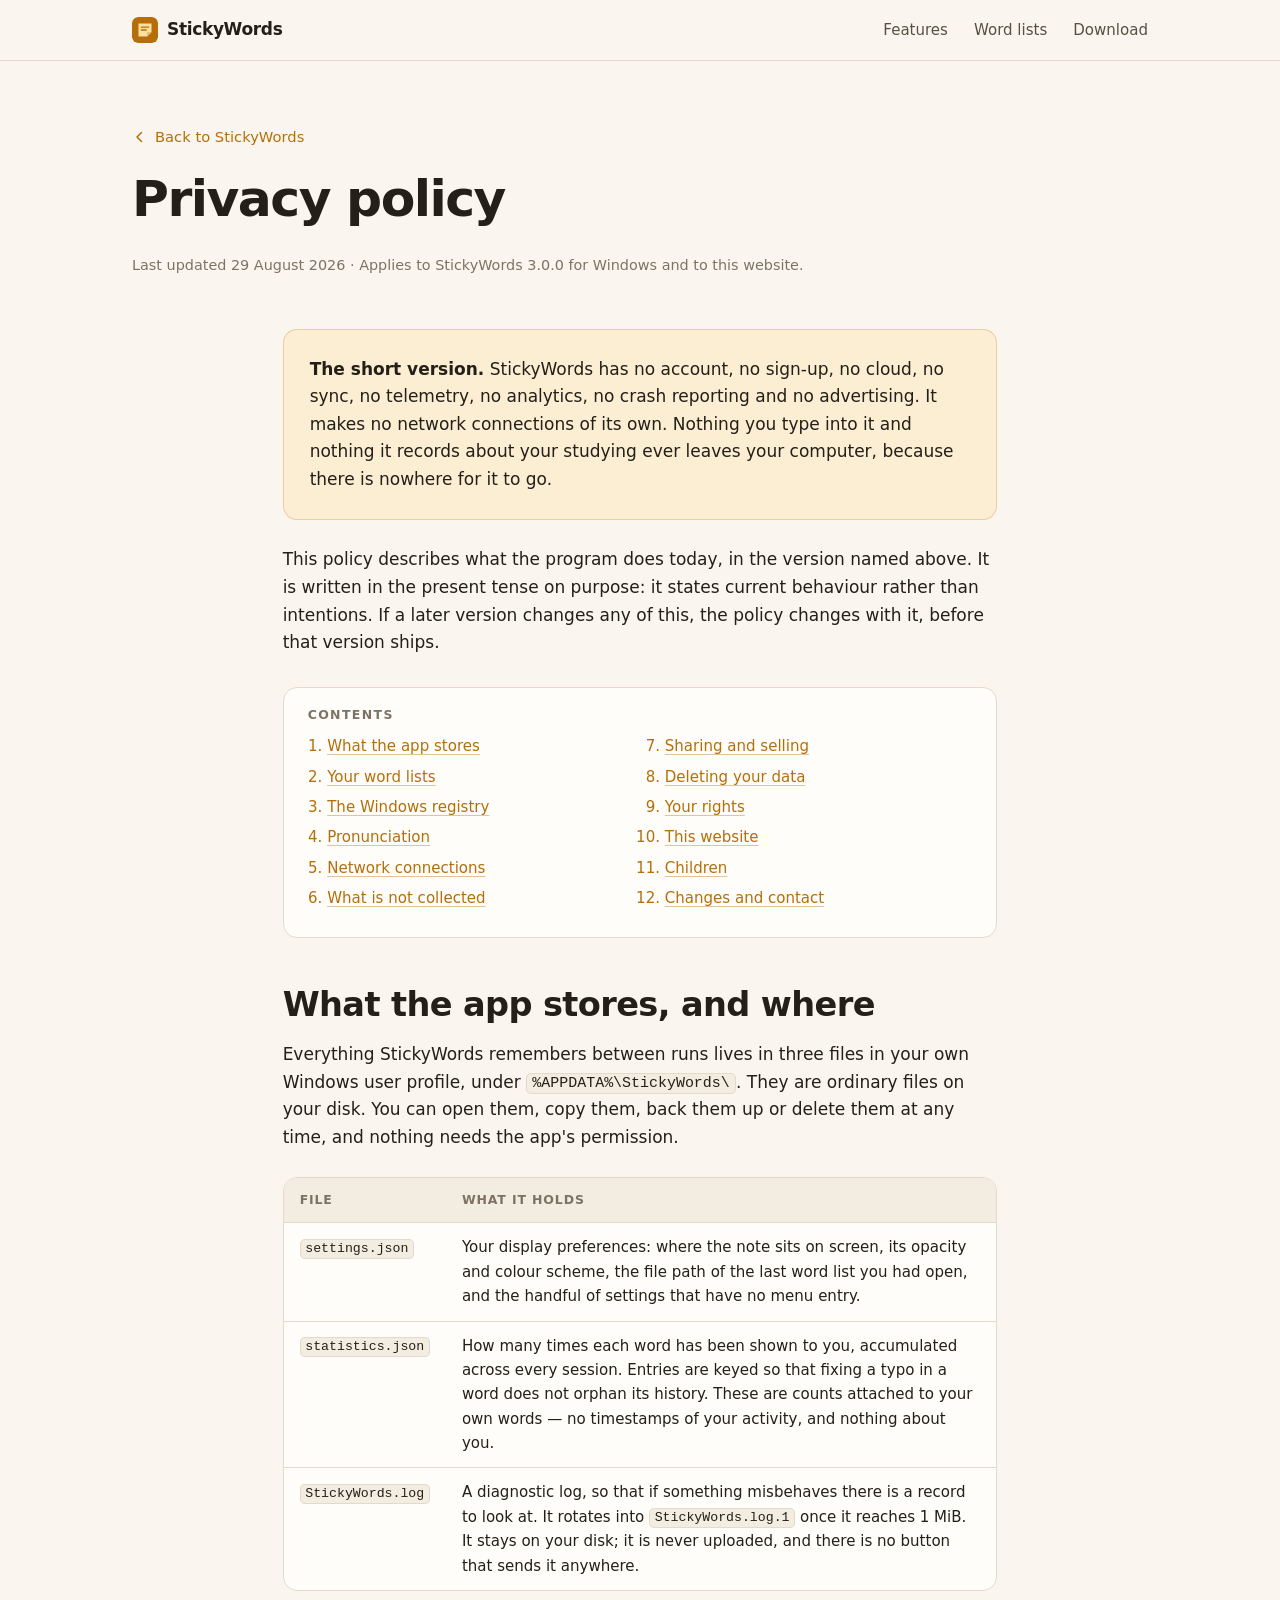
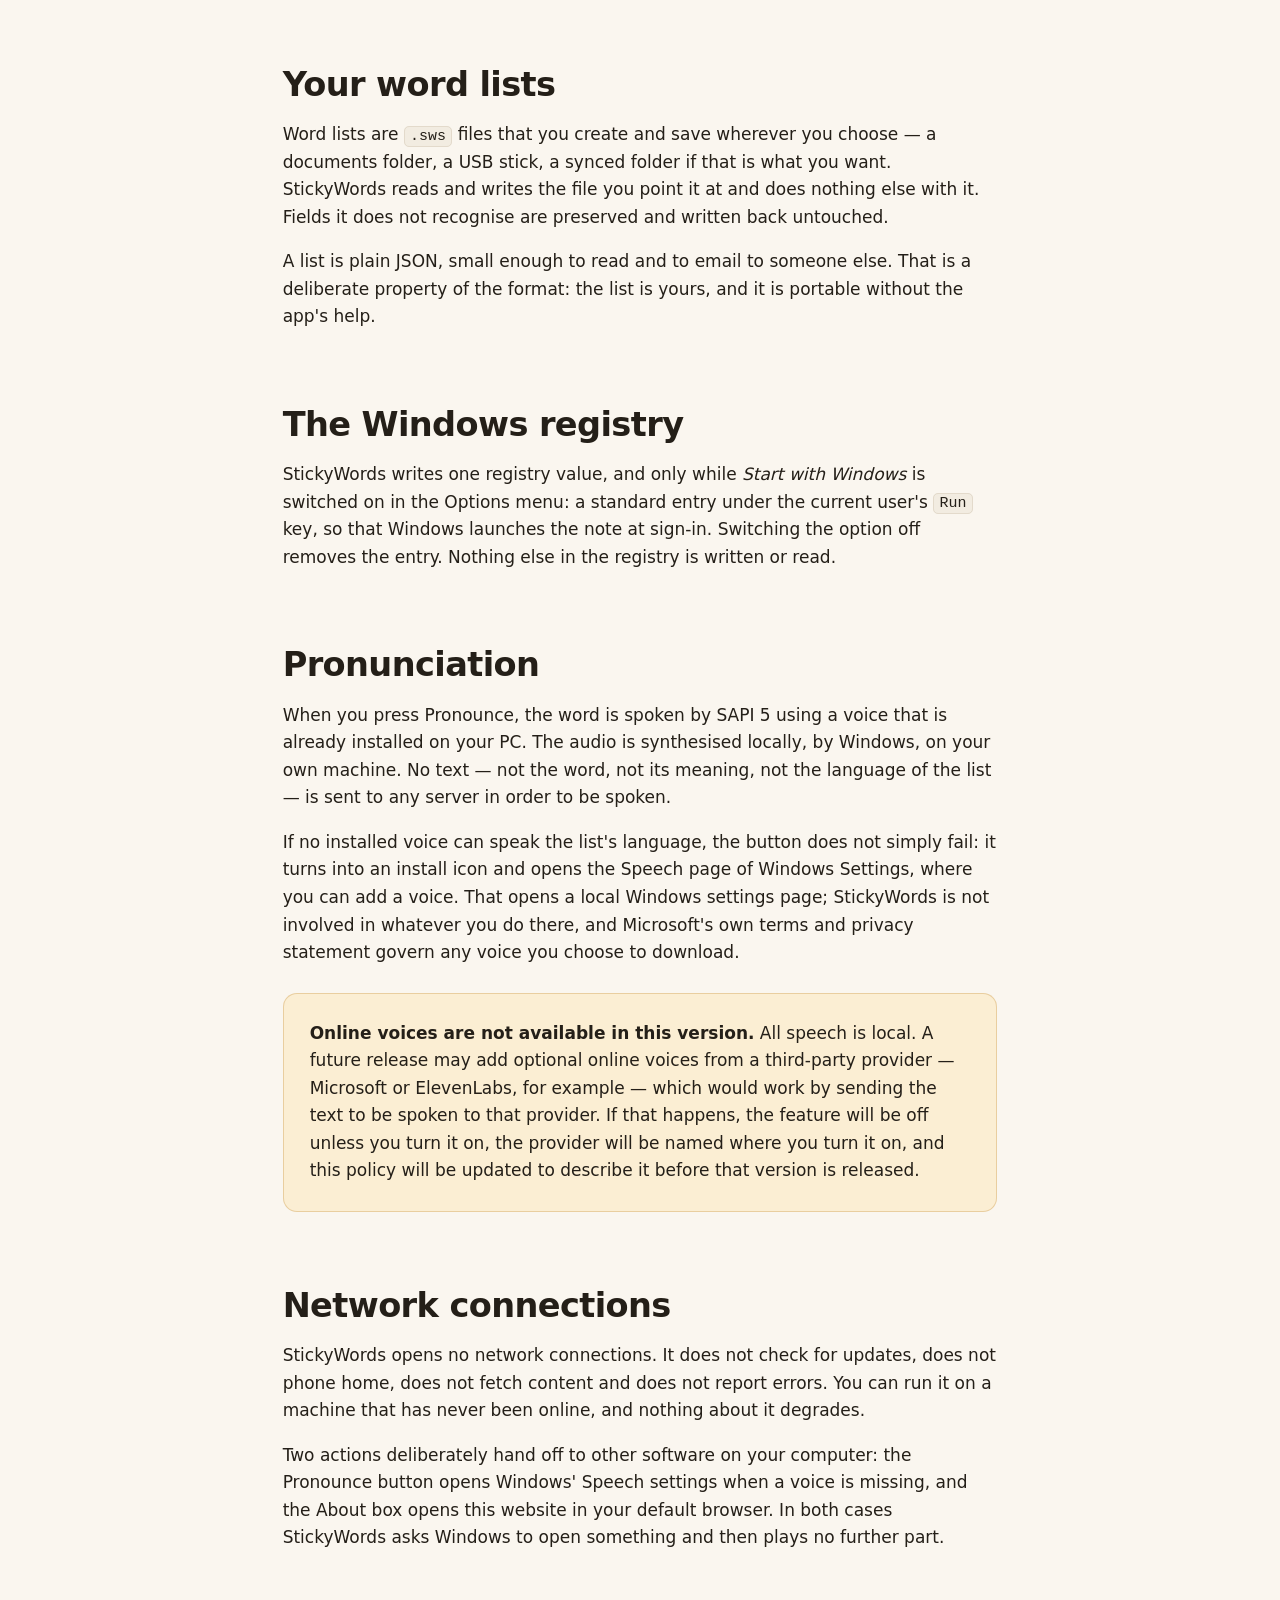
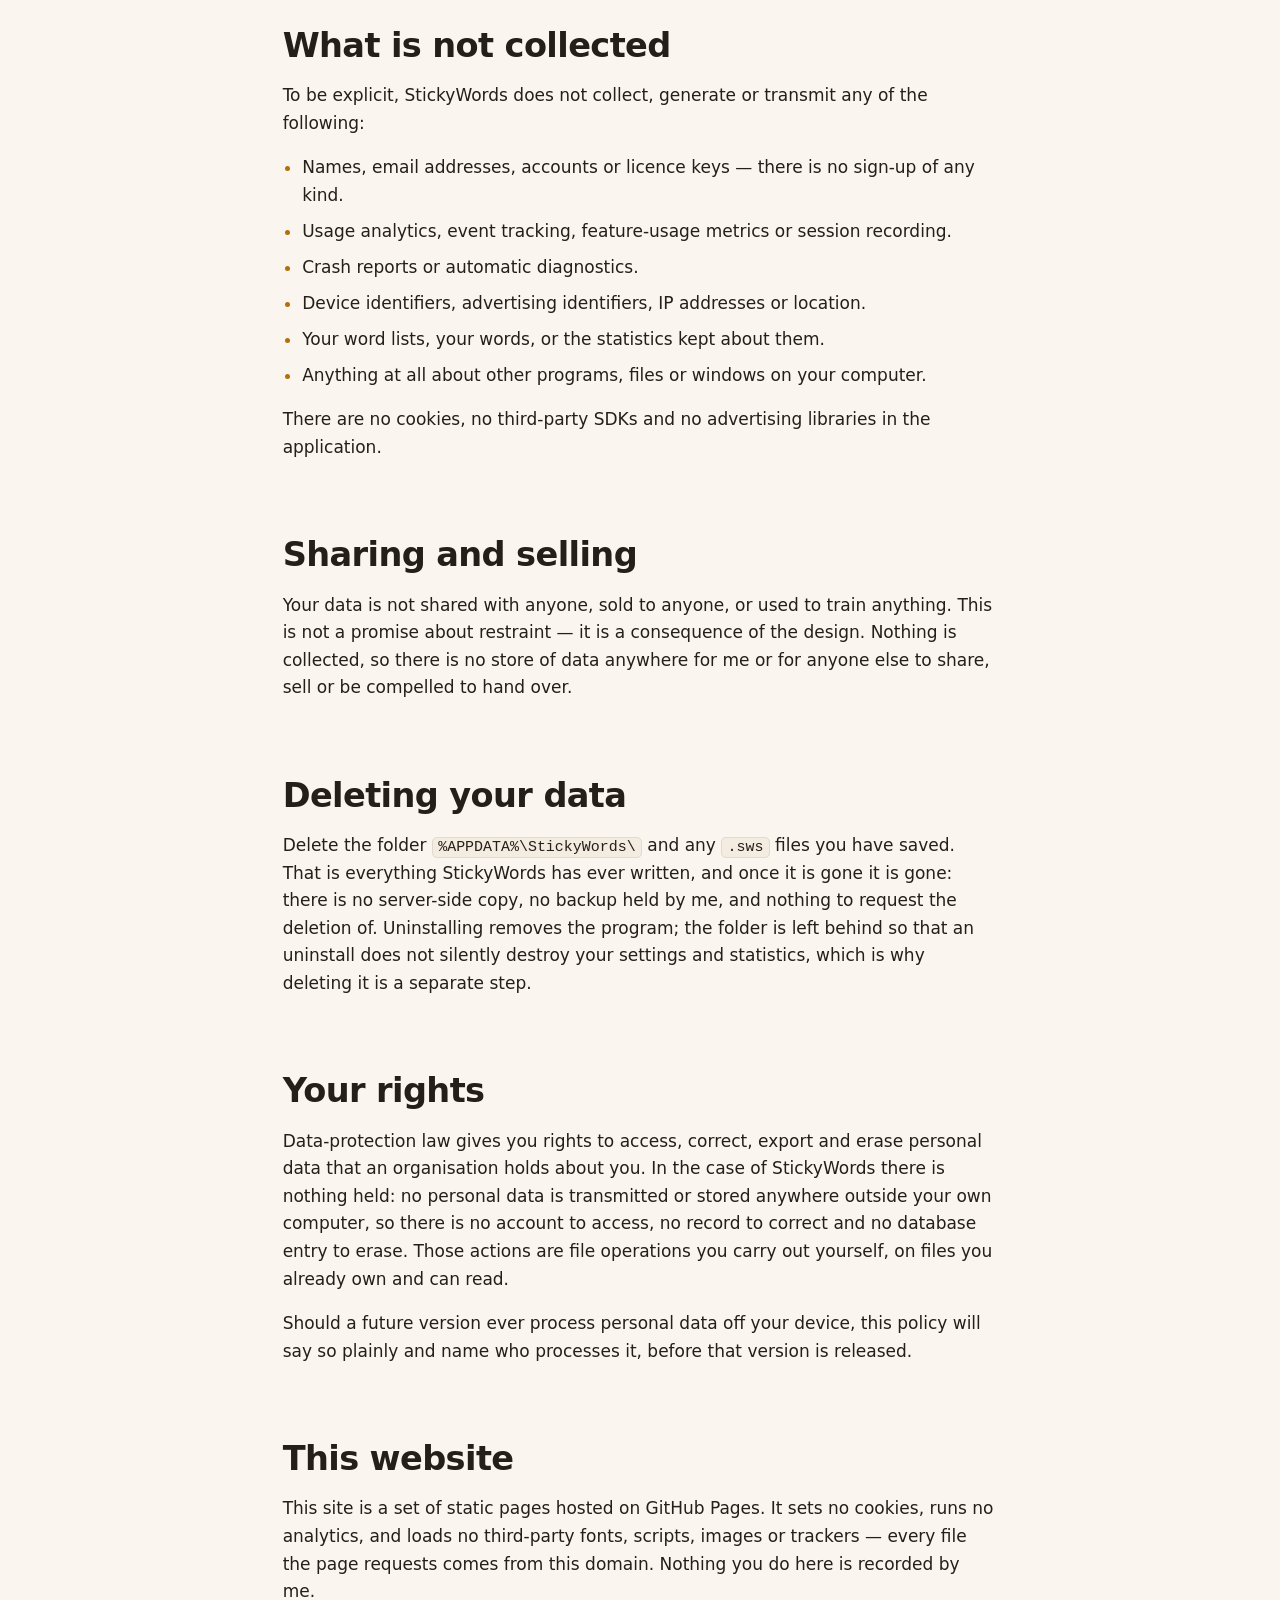
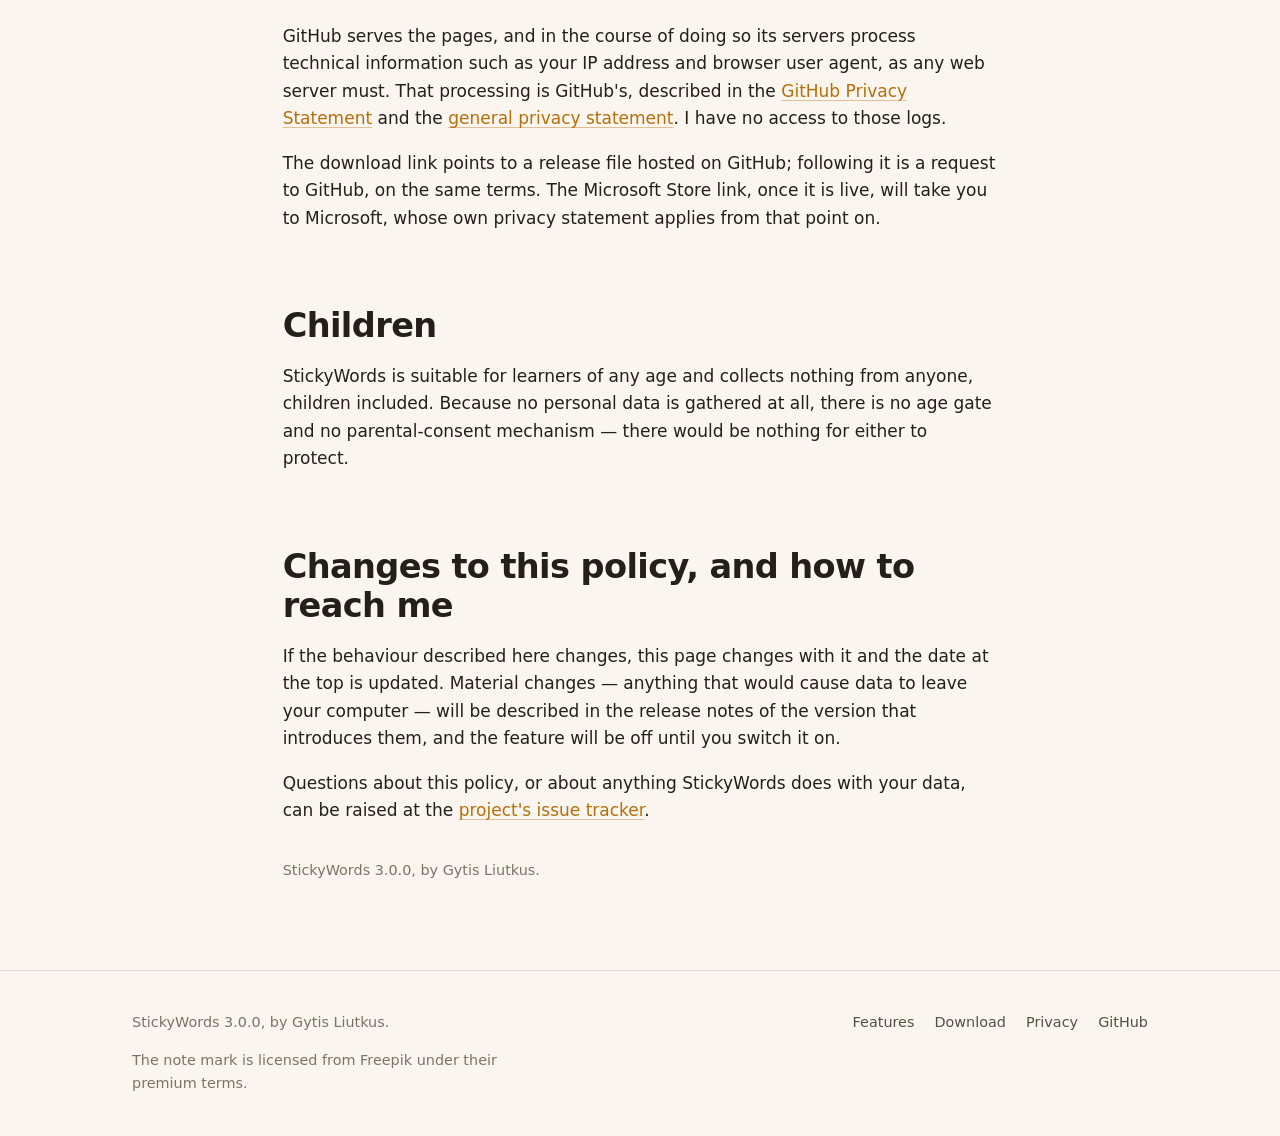
==== privacy/index.html @ f476f910 "Add the StickyWords 3 website and privacy policy A static GitHub Pages site for StickyWords 3, built" ====
<!doctype html>
<html lang="en">
<head>
<meta charset="utf-8">
<meta name="viewport" content="width=device-width, initial-scale=1">
<title>Privacy policy — StickyWords 3</title>
<meta name="description" content="What StickyWords 3 stores, where it stores it, and why none of it leaves your computer.">
<link rel="icon" href="../assets/img/favicon.svg" type="image/svg+xml">
<link rel="stylesheet" href="../assets/css/site.css">
<meta name="theme-color" content="#faf6ef" media="(prefers-color-scheme: light)">
<meta name="theme-color" content="#14120e" media="(prefers-color-scheme: dark)">
<meta property="og:type" content="article">
<meta property="og:title" content="Privacy policy — StickyWords 3">
<meta property="og:description" content="What StickyWords 3 stores, where it stores it, and why none of it leaves your computer.">
<meta property="og:url" content="https://stickywords.firstpush.dev/privacy/">
</head>
<body>

<svg xmlns="http://www.w3.org/2000/svg" style="display:none" aria-hidden="true">
  <symbol id="i-arrow-left" viewBox="0 0 16 16" fill="none" stroke="currentColor" stroke-width="1.5" stroke-linecap="round" stroke-linejoin="round"><path d="M9.5 3.5 5 8l4.5 4.5"/></symbol>
</svg>

<header class="site-head">
  <div class="wrap">
    <a class="brand" href="../">
      <img class="mark" src="../assets/img/favicon.svg" alt="" width="26" height="26">
      StickyWords
    </a>
    <nav class="site-nav">
      <a class="opt-sm" href="../#features">Features</a>
      <a class="opt" href="../#lists">Word lists</a>
      <a href="../#download">Download</a>
    </nav>
  </div>
</header>

<main>
  <div class="wrap page-head">
    <a class="back-link" href="../">
      <svg width="16" height="16" aria-hidden="true"><use href="#i-arrow-left"/></svg>
      Back to StickyWords
    </a>
    <h1>Privacy policy</h1>
    <p class="updated">Last updated 29 August 2026 · Applies to StickyWords 3.0.0 for Windows
      and to this website.</p>
  </div>

  <section style="padding-top:26px">
    <div class="wrap prose">

      <div class="callout">
        <p><strong>The short version.</strong> StickyWords has no account, no sign-up, no cloud,
          no sync, no telemetry, no analytics, no crash reporting and no advertising. It makes no
          network connections of its own. Nothing you type into it and nothing it records about
          your studying ever leaves your computer, because there is nowhere for it to go.</p>
      </div>

      <p>This policy describes what the program does today, in the version named above. It is
        written in the present tense on purpose: it states current behaviour rather than
        intentions. If a later version changes any of this, the policy changes with it, before
        that version ships.</p>

      <nav class="toc" aria-label="Contents">
        <h2>Contents</h2>
        <ol>
          <li><a href="#stores">What the app stores</a></li>
          <li><a href="#lists">Your word lists</a></li>
          <li><a href="#registry">The Windows registry</a></li>
          <li><a href="#speech">Pronunciation</a></li>
          <li><a href="#network">Network connections</a></li>
          <li><a href="#not-collected">What is not collected</a></li>
          <li><a href="#sharing">Sharing and selling</a></li>
          <li><a href="#deleting">Deleting your data</a></li>
          <li><a href="#rights">Your rights</a></li>
          <li><a href="#website">This website</a></li>
          <li><a href="#children">Children</a></li>
          <li><a href="#changes">Changes and contact</a></li>
        </ol>
      </nav>

      <h2 id="stores">What the app stores, and where</h2>
      <p>Everything StickyWords remembers between runs lives in three files in your own Windows
        user profile, under <code>%APPDATA%\StickyWords\</code>. They are ordinary files on your
        disk. You can open them, copy them, back them up or delete them at any time, and nothing
        needs the app's permission.</p>

      <div class="scroll">
        <table>
          <thead><tr><th>File</th><th>What it holds</th></tr></thead>
          <tbody>
            <tr>
              <td><code>settings.json</code></td>
              <td>Your display preferences: where the note sits on screen, its opacity and
                colour scheme, the file path of the last word list you had open, and the
                handful of settings that have no menu entry.</td>
            </tr>
            <tr>
              <td><code>statistics.json</code></td>
              <td>How many times each word has been shown to you, accumulated across every
                session. Entries are keyed so that fixing a typo in a word does not orphan its
                history. These are counts attached to your own words — no timestamps of your
                activity, and nothing about you.</td>
            </tr>
            <tr>
              <td><code>StickyWords.log</code></td>
              <td>A diagnostic log, so that if something misbehaves there is a record to look
                at. It rotates into <code>StickyWords.log.1</code> once it reaches 1 MiB. It
                stays on your disk; it is never uploaded, and there is no button that sends it
                anywhere.</td>
            </tr>
          </tbody>
        </table>
      </div>

      <h2 id="lists">Your word lists</h2>
      <p>Word lists are <code>.sws</code> files that you create and save wherever you choose —
        a documents folder, a USB stick, a synced folder if that is what you want. StickyWords
        reads and writes the file you point it at and does nothing else with it. Fields it does
        not recognise are preserved and written back untouched.</p>
      <p>A list is plain JSON, small enough to read and to email to someone else. That is a
        deliberate property of the format: the list is yours, and it is portable without the
        app's help.</p>

      <h2 id="registry">The Windows registry</h2>
      <p>StickyWords writes one registry value, and only while <em>Start with Windows</em> is
        switched on in the Options menu: a standard entry under the current user's
        <code>Run</code> key, so that Windows launches the note at sign-in. Switching the option
        off removes the entry. Nothing else in the registry is written or read.</p>

      <h2 id="speech">Pronunciation</h2>
      <p>When you press Pronounce, the word is spoken by SAPI 5 using a voice that is already
        installed on your PC. The audio is synthesised locally, by Windows, on your own machine.
        No text — not the word, not its meaning, not the language of the list — is sent to any
        server in order to be spoken.</p>
      <p>If no installed voice can speak the list's language, the button does not simply fail:
        it turns into an install icon and opens the Speech page of Windows Settings, where you
        can add a voice. That opens a local Windows settings page; StickyWords is not involved
        in whatever you do there, and Microsoft's own terms and privacy statement govern any
        voice you choose to download.</p>
      <div class="callout">
        <p><strong>Online voices are not available in this version.</strong> All speech is
          local. A future release may add optional online voices from a third-party provider —
          Microsoft or ElevenLabs, for example — which would work by sending the text to be
          spoken to that provider. If that happens, the feature will be off unless you turn it
          on, the provider will be named where you turn it on, and this policy will be updated
          to describe it before that version is released.</p>
      </div>

      <h2 id="network">Network connections</h2>
      <p>StickyWords opens no network connections. It does not check for updates, does not
        phone home, does not fetch content and does not report errors. You can run it on a
        machine that has never been online, and nothing about it degrades.</p>
      <p>Two actions deliberately hand off to other software on your computer: the Pronounce
        button opens Windows' Speech settings when a voice is missing, and the About box opens
        this website in your default browser. In both cases StickyWords asks Windows to open
        something and then plays no further part.</p>

      <h2 id="not-collected">What is not collected</h2>
      <p>To be explicit, StickyWords does not collect, generate or transmit any of the
        following:</p>
      <ul>
        <li>Names, email addresses, accounts or licence keys — there is no sign-up of any kind.</li>
        <li>Usage analytics, event tracking, feature-usage metrics or session recording.</li>
        <li>Crash reports or automatic diagnostics.</li>
        <li>Device identifiers, advertising identifiers, IP addresses or location.</li>
        <li>Your word lists, your words, or the statistics kept about them.</li>
        <li>Anything at all about other programs, files or windows on your computer.</li>
      </ul>
      <p>There are no cookies, no third-party SDKs and no advertising libraries in the
        application.</p>

      <h2 id="sharing">Sharing and selling</h2>
      <p>Your data is not shared with anyone, sold to anyone, or used to train anything. This is
        not a promise about restraint — it is a consequence of the design. Nothing is collected,
        so there is no store of data anywhere for me or for anyone else to share, sell or be
        compelled to hand over.</p>

      <h2 id="deleting">Deleting your data</h2>
      <p>Delete the folder <code>%APPDATA%\StickyWords\</code> and any <code>.sws</code> files
        you have saved. That is everything StickyWords has ever written, and once it is gone it
        is gone: there is no server-side copy, no backup held by me, and nothing to request the
        deletion of. Uninstalling removes the program; the folder is left behind so that an
        uninstall does not silently destroy your settings and statistics, which is why deleting
        it is a separate step.</p>

      <h2 id="rights">Your rights</h2>
      <p>Data-protection law gives you rights to access, correct, export and erase personal data
        that an organisation holds about you. In the case of StickyWords there is nothing held:
        no personal data is transmitted or stored anywhere outside your own computer, so there
        is no account to access, no record to correct and no database entry to erase. Those
        actions are file operations you carry out yourself, on files you already own and can
        read.</p>
      <p>Should a future version ever process personal data off your device, this policy will
        say so plainly and name who processes it, before that version is released.</p>

      <h2 id="website">This website</h2>
      <p>This site is a set of static pages hosted on GitHub Pages. It sets no cookies, runs no
        analytics, and loads no third-party fonts, scripts, images or trackers — every file the
        page requests comes from this domain. Nothing you do here is recorded by me.</p>
      <p>GitHub serves the pages, and in the course of doing so its servers process technical
        information such as your IP address and browser user agent, as any web server must.
        That processing is GitHub's, described in the
        <a href="https://docs.github.com/site-policy/privacy-policies/github-privacy-statement">GitHub
        Privacy Statement</a> and the
        <a href="https://docs.github.com/site-policy/privacy-policies/github-general-privacy-statement">general
        privacy statement</a>. I have no access to those logs.</p>
      <p>The download link points to a release file hosted on GitHub; following it is a request
        to GitHub, on the same terms. The Microsoft Store link, once it is live, will take you
        to Microsoft, whose own privacy statement applies from that point on.</p>

      <h2 id="children">Children</h2>
      <p>StickyWords is suitable for learners of any age and collects nothing from anyone,
        children included. Because no personal data is gathered at all, there is no age gate and
        no parental-consent mechanism — there would be nothing for either to protect.</p>

      <h2 id="changes">Changes to this policy, and how to reach me</h2>
      <p>If the behaviour described here changes, this page changes with it and the date at the
        top is updated. Material changes — anything that would cause data to leave your computer
        — will be described in the release notes of the version that introduces them, and the
        feature will be off until you switch it on.</p>
      <!-- TODO: replace with a contact email address if you would rather have one here. -->
      <p>Questions about this policy, or about anything StickyWords does with your data, can be
        raised at the
        <a href="https://github.com/64715/stickywords-web/issues">project's issue tracker</a>.</p>

      <p class="updated" style="margin-top:34px">StickyWords 3.0.0, by Gytis Liutkus.</p>

    </div>
  </section>
</main>

<footer class="site-foot">
  <div class="wrap">
    <div>
      <p>StickyWords 3.0.0, by Gytis Liutkus.</p>
      <p class="foot-credit">The note mark is licensed from Freepik under their premium terms.</p>
    </div>
    <nav class="foot-links">
      <a href="../#features">Features</a>
      <a href="../#download">Download</a>
      <a href="./">Privacy</a>
      <a href="https://github.com/64715/stickywords-web">GitHub</a>
    </nav>
  </div>
</footer>

</body>
</html>
---- assets/css/site.css ----
/* StickyWords 3 — one stylesheet, no dependencies, no webfonts. */

/* ---------- palette ---------- */
:root {
  color-scheme: light dark;

  --paper:      #faf6ef;
  --paper-2:    #f2ece1;
  --surface:    #fffdf9;
  --ink:        #241f18;
  --ink-2:      #574f44;
  --muted:      #7d7365;
  --line:       #e3dacb;
  --line-2:     #d3c7b2;

  --amber:      #b46f0b;
  --amber-hot:  #8f5606;
  --amber-soft: #fbeed3;

  --note-bg:    #ffdf9e;
  --note-bg-2:  #ffd070;
  --note-ink:   #3a2a08;
  --note-ink-2: #7a5c1d;
  --desk:       #6f6455;
  --desk-2:     #4a4238;

  --code-key:   #8a5b12;
  --code-str:   #4a6b2a;
  --code-num:   #2f6a8f;
  --code-lit:   #8a3f6b;

  --shadow:     0 1px 2px rgba(60,45,20,.06), 0 8px 28px rgba(60,45,20,.09);
  --shadow-lg:  0 2px 6px rgba(60,45,20,.10), 0 26px 60px rgba(60,45,20,.20);

  --radius:     14px;
  --wrap:       1080px;
}

@media (prefers-color-scheme: dark) {
  :root {
    --paper:      #14120e;
    --paper-2:    #1b1813;
    --surface:    #1e1a15;
    --ink:        #efe8dc;
    --ink-2:      #c6bcac;
    --muted:      #9a8f7e;
    --line:       #322c24;
    --line-2:     #443c31;

    --amber:      #e9a63b;
    --amber-hot:  #f7bd60;
    --amber-soft: #2c2216;

    --desk:       #241f19;
    --desk-2:     #12100d;

    --code-key:   #e0a955;
    --code-str:   #9fc271;
    --code-num:   #78b6dc;
    --code-lit:   #d295bd;

    --shadow:     0 1px 2px rgba(0,0,0,.4), 0 8px 28px rgba(0,0,0,.45);
    --shadow-lg:  0 2px 6px rgba(0,0,0,.5), 0 26px 60px rgba(0,0,0,.6);
  }
}

/* ---------- base ---------- */
*, *::before, *::after { box-sizing: border-box; }

html { -webkit-text-size-adjust: 100%; scroll-behavior: smooth; }
@media (prefers-reduced-motion: reduce) { html { scroll-behavior: auto; } }

body {
  margin: 0;
  background: var(--paper);
  color: var(--ink);
  font-family: system-ui, -apple-system, "Segoe UI", Roboto, "Helvetica Neue", Arial, sans-serif;
  font-size: 17px;
  line-height: 1.62;
  -webkit-font-smoothing: antialiased;
}

h1, h2, h3 { line-height: 1.18; letter-spacing: -.018em; margin: 0 0 .5em; font-weight: 650; }
h1 { font-size: clamp(2rem, 1.4rem + 2.5vw, 3.15rem); letter-spacing: -.03em; }
h2 { font-size: clamp(1.5rem, 1.16rem + 1.5vw, 2.1rem); }
h3 { font-size: 1.06rem; font-weight: 640; }
p  { margin: 0 0 1em; }
p:last-child { margin-bottom: 0; }

a { color: var(--amber); text-decoration-color: color-mix(in srgb, var(--amber) 40%, transparent); text-underline-offset: .18em; }
a:hover { color: var(--amber-hot); text-decoration-color: currentColor; }

code, pre, kbd { font-family: ui-monospace, "Cascadia Mono", "Segoe UI Mono", Menlo, Consolas, monospace; }
code { font-size: .88em; background: var(--paper-2); border: 1px solid var(--line); border-radius: 5px; padding: .1em .35em; }

:focus-visible { outline: 2px solid var(--amber); outline-offset: 2px; border-radius: 4px; }

.wrap { max-width: var(--wrap); margin-inline: auto; padding-inline: clamp(18px, 5vw, 32px); }
.lede { font-size: clamp(1.05rem, 1rem + .35vw, 1.2rem); color: var(--ink-2); max-width: 62ch; }
.muted { color: var(--muted); }
.center { text-align: center; margin-inline: auto; }

section { padding-block: clamp(48px, 7vw, 88px); }
section + section { border-top: 1px solid var(--line); }

.eyebrow {
  font-size: .74rem; font-weight: 700; letter-spacing: .13em; text-transform: uppercase;
  color: var(--amber); margin: 0 0 .7em;
}

/* ---------- header ---------- */
.site-head {
  position: sticky; top: 0; z-index: 20;
  background: color-mix(in srgb, var(--paper) 88%, transparent);
  backdrop-filter: saturate(1.4) blur(10px);
  border-bottom: 1px solid var(--line);
}
.site-head .wrap { display: flex; align-items: center; gap: 20px; min-height: 60px; }
.brand { display: flex; align-items: center; gap: 9px; font-weight: 670; color: var(--ink); text-decoration: none; letter-spacing: -.02em; }
.brand:hover { color: var(--ink); }
.brand .mark { width: 26px; height: 26px; flex: none; border-radius: 6px; }
.site-nav { margin-left: auto; display: flex; align-items: center; gap: clamp(12px, 2.4vw, 26px); }
.site-nav a { color: var(--ink-2); text-decoration: none; font-size: .94rem; }
.site-nav a:hover { color: var(--amber); }
@media (max-width: 640px) { .site-nav .opt { display: none; } }
@media (max-width: 420px) {
  .site-head .wrap { gap: 12px; }
  .site-nav .opt-sm { display: none; }
  .brand { font-size: .96rem; }
}

/* ---------- buttons ---------- */
.btn {
  display: inline-flex; align-items: center; gap: 9px;
  padding: 11px 20px; border-radius: 10px;
  font-size: .97rem; font-weight: 620; text-decoration: none;
  border: 1px solid transparent; cursor: pointer;
  transition: transform .12s ease, background-color .12s ease, border-color .12s ease;
}
.btn:hover { transform: translateY(-1px); }
.btn svg { flex: none; }
.btn-primary { background: var(--amber); color: #fff; }
.btn-primary:hover { background: var(--amber-hot); color: #fff; }
@media (prefers-color-scheme: dark) { .btn-primary { color: #201803; } .btn-primary:hover { color: #201803; } }
.btn-secondary { background: var(--surface); color: var(--ink); border-color: var(--line-2); }
.btn-secondary:hover { color: var(--ink); border-color: var(--amber); }
.btn-row { display: flex; flex-wrap: wrap; gap: 12px; margin-top: 26px; }
.btn-note { font-size: .87rem; color: var(--muted); margin-top: 14px; }

/* ---------- hero ---------- */
.hero { padding-block: clamp(44px, 6vw, 76px) clamp(48px, 7vw, 84px); border-top: 0; }
.hero .wrap { display: grid; gap: clamp(36px, 5vw, 56px); align-items: center; }
@media (min-width: 900px) { .hero .wrap { grid-template-columns: minmax(0, 1fr) minmax(0, 1.02fr); } }
.hero h1 { margin-bottom: .38em; }
.hero .lede { max-width: 34ch; }
.version-pill {
  display: inline-block; margin-bottom: 16px; padding: 4px 11px; border-radius: 999px;
  background: var(--amber-soft); color: var(--amber); border: 1px solid color-mix(in srgb, var(--amber) 25%, transparent);
  font-size: .78rem; font-weight: 640; letter-spacing: .02em;
}

/* ---------- the note mock ---------- */
.desk {
  position: relative; border-radius: var(--radius); padding: clamp(20px, 3.5vw, 40px);
  background: linear-gradient(150deg, var(--desk), var(--desk-2));
  box-shadow: var(--shadow-lg); overflow: hidden;
  display: flex; justify-content: center; align-items: center;
}
.note-stage { position: relative; width: 100%; max-width: 470px; margin-bottom: 8px; container-type: inline-size; }

.note {
  position: relative; width: 100%; aspect-ratio: 247 / 103;
  background: linear-gradient(165deg, var(--note-bg), var(--note-bg-2));
  color: var(--note-ink);
  border-radius: 2.4cqw; opacity: .9;
  box-shadow: 0 10px 30px rgba(0,0,0,.34);
  /* the toolbar strip is a fixed share of the note, as in the app */
  display: grid; grid-template-rows: 8.5cqw 1fr; overflow: hidden;
}

/* toolbar: reserved space always, ink only on hover — as in the app */
.note-bar {
  display: flex; align-items: center; justify-content: center; gap: 2.1cqw;
  padding-top: 1.6cqw; opacity: 0; transition: opacity .16s ease;
}
.note:hover .note-bar, .note:focus-within .note-bar { opacity: .82; }
@media (hover: none) { .note-bar { opacity: .82; } }
.note-bar svg { width: 4.2cqw; height: 4.2cqw; color: var(--note-ink-2); }

.note-body { display: grid; align-content: center; justify-items: center; gap: .5cqw; padding: 0 3cqw 2cqw; text-align: center; }
.note-body > * { transition: opacity .32s ease; }
.note-stage[data-swapping="1"] .note-body > * { opacity: 0; }
.w-word { font-size: 6.6cqw; font-weight: 640; letter-spacing: -.01em; }
.w-pron { font-size: 4.1cqw; color: var(--note-ink-2); font-family: ui-monospace, "Cascadia Mono", Consolas, monospace; }
.w-mean { font-size: 4.6cqw; color: color-mix(in srgb, var(--note-ink) 82%, transparent); }

.desk-caption {
  position: absolute; left: 0; right: 0; bottom: 10px;
  text-align: center; font-size: .78rem; color: rgba(255,255,255,.5);
}

/* ---------- premise band ---------- */
.premise { background: var(--paper-2); }
.premise .wrap { max-width: 780px; text-align: center; }
.premise .big { font-size: clamp(1.25rem, 1.05rem + 1.1vw, 1.75rem); line-height: 1.42; letter-spacing: -.02em; margin-bottom: .7em; }

/* ---------- feature cards ---------- */
.cards { display: grid; gap: 22px; margin-top: 34px; }
@media (min-width: 720px) { .cards { grid-template-columns: 1fr 1fr; } }
.card {
  background: var(--surface); border: 1px solid var(--line); border-radius: var(--radius);
  padding: clamp(20px, 2.4vw, 28px); box-shadow: var(--shadow);
}
.card > h3:first-of-type { margin-top: 0; }
.card-head { display: flex; align-items: center; gap: 11px; margin-bottom: 16px; }
.card-head svg { width: 20px; height: 20px; color: var(--amber); flex: none; }
.card-head h3 { margin: 0; font-size: 1.14rem; }
.card dl { margin: 0; display: grid; gap: 15px; }
.card dt { font-weight: 640; font-size: .97rem; }
.card dd { margin: 2px 0 0; color: var(--ink-2); font-size: .95rem; line-height: 1.55; }

/* ---------- screenshots ---------- */
.shots { display: grid; gap: 26px; margin-top: 34px; }
@media (min-width: 800px) { .shots { grid-template-columns: 1fr 1fr; } }
.shot { margin: 0; }
.shot img,
.shot .shot-ph {
  display: block; width: 100%; aspect-ratio: var(--ar, 16 / 10);
  border-radius: 10px; border: 1px solid var(--line-2);
}
.shot img { object-fit: cover; box-shadow: var(--shadow); background: var(--paper-2); }
.shot .shot-ph {
  border-style: dashed; background: var(--paper-2);
  display: grid; place-content: center; gap: 6px; text-align: center; padding: 16px;
  color: var(--muted); font-family: ui-monospace, Consolas, monospace; font-size: .8rem;
}
.shot .shot-ph strong { display: block; color: var(--ink-2); font-size: .86rem; font-family: inherit; }
.shot figcaption { margin-top: 10px; font-size: .9rem; color: var(--ink-2); }

/* ---------- code ---------- */
.codebox {
  background: var(--surface); border: 1px solid var(--line); border-radius: var(--radius);
  box-shadow: var(--shadow); overflow: hidden;
}
.codebox .codebar {
  display: flex; align-items: center; gap: 8px;
  padding: 9px 15px; border-bottom: 1px solid var(--line);
  background: var(--paper-2); font-size: .82rem; color: var(--muted);
  font-family: ui-monospace, Consolas, monospace;
}
.codebox pre { margin: 0; padding: 16px 18px; overflow-x: auto; font-size: .84rem; line-height: 1.62; }
.tk-k { color: var(--code-key); }
.tk-s { color: var(--code-str); }
.tk-n { color: var(--code-num); }
.tk-l { color: var(--code-lit); }
.tk-p { color: var(--muted); }

.split { display: grid; gap: clamp(28px, 4vw, 44px); align-items: start; }
@media (min-width: 900px) { .split { grid-template-columns: minmax(0, 1fr) minmax(0, 1fr); } }

/* ---------- tables ---------- */
.scroll { overflow-x: auto; margin-top: 26px; border: 1px solid var(--line); border-radius: var(--radius); background: var(--surface); }
table { border-collapse: collapse; width: 100%; font-size: .94rem; }
th, td { text-align: left; padding: 12px 16px; border-bottom: 1px solid var(--line); vertical-align: top; }
thead th { background: var(--paper-2); font-size: .78rem; letter-spacing: .07em; text-transform: uppercase; color: var(--muted); font-weight: 700; white-space: nowrap; }
tbody tr:last-child td { border-bottom: 0; }
td code { white-space: nowrap; }

kbd {
  display: inline-block; padding: 2px 7px; font-size: .8rem;
  background: var(--paper-2); border: 1px solid var(--line-2);
  border-bottom-width: 2px; border-radius: 6px; color: var(--ink);
  white-space: nowrap;
}

/* ---------- heritage ---------- */
.timeline { display: grid; gap: 20px; margin-top: 32px; }
@media (min-width: 760px) { .timeline { grid-template-columns: repeat(3, 1fr); } }
.era { border-top: 2px solid var(--line-2); padding-top: 16px; }
.era .yr { font-size: 1.6rem; font-weight: 660; letter-spacing: -.02em; color: var(--amber); line-height: 1; }
.era p { margin: 8px 0 0; font-size: .95rem; color: var(--ink-2); }

/* ---------- download band ---------- */
.download { background: var(--paper-2); }
.download .wrap { max-width: 760px; text-align: center; }
.download .btn-row { justify-content: center; }

/* ---------- prose (privacy) ---------- */
.prose { max-width: 72ch; }
.prose h2 { margin-top: 2.2em; scroll-margin-top: 80px; }
.prose h2:first-of-type { margin-top: 1.4em; }
.prose h3 { margin-top: 1.8em; }
.prose ul { padding-left: 1.15em; margin: 0 0 1em; }
.prose li { margin-bottom: .5em; }
.prose li::marker { color: var(--amber); }
.callout {
  background: var(--amber-soft); border: 1px solid color-mix(in srgb, var(--amber) 26%, transparent);
  border-radius: var(--radius); padding: clamp(18px, 2.4vw, 26px); margin: 26px 0;
}
.callout p:first-child { margin-top: 0; }
.updated { font-size: .9rem; color: var(--muted); margin-top: 6px; }
.toc { background: var(--surface); border: 1px solid var(--line); border-radius: var(--radius); padding: 20px 24px; margin: 30px 0 40px; }
.toc h2 { font-size: .78rem !important; letter-spacing: .11em; text-transform: uppercase; color: var(--muted); margin: 0 0 12px !important; }
.toc ol { margin: 0; padding-left: 1.3em; columns: 2; column-gap: 30px; font-size: .94rem; }
@media (max-width: 620px) { .toc ol { columns: 1; } }
.toc li { margin-bottom: 6px; break-inside: avoid; }

.page-head { padding-block: clamp(40px, 6vw, 64px) 0; }
.back-link { display: inline-flex; align-items: center; gap: 7px; font-size: .92rem; text-decoration: none; margin-bottom: 20px; }
.back-link:hover { text-decoration: underline; }

/* ---------- footer ---------- */
.site-foot { border-top: 1px solid var(--line); padding-block: 40px; font-size: .9rem; color: var(--muted); }
.site-foot .wrap { display: flex; flex-wrap: wrap; gap: 18px 30px; align-items: baseline; justify-content: space-between; }
.site-foot a { color: var(--ink-2); text-decoration: none; }
.site-foot a:hover { color: var(--amber); }
.foot-links { display: flex; flex-wrap: wrap; gap: 8px 20px; }
.foot-credit { max-width: 46ch; }

/* ---------- 404 ---------- */
.notfound { min-height: 56vh; display: grid; place-content: center; text-align: center; gap: 6px; }

@media (prefers-reduced-motion: reduce) {
  *, *::before, *::after { animation-duration: .001ms !important; transition-duration: .001ms !important; }
}

/* pending CTA — remove .is-pending once the Store listing is live */
.btn.is-pending { opacity: .6; pointer-events: none; }
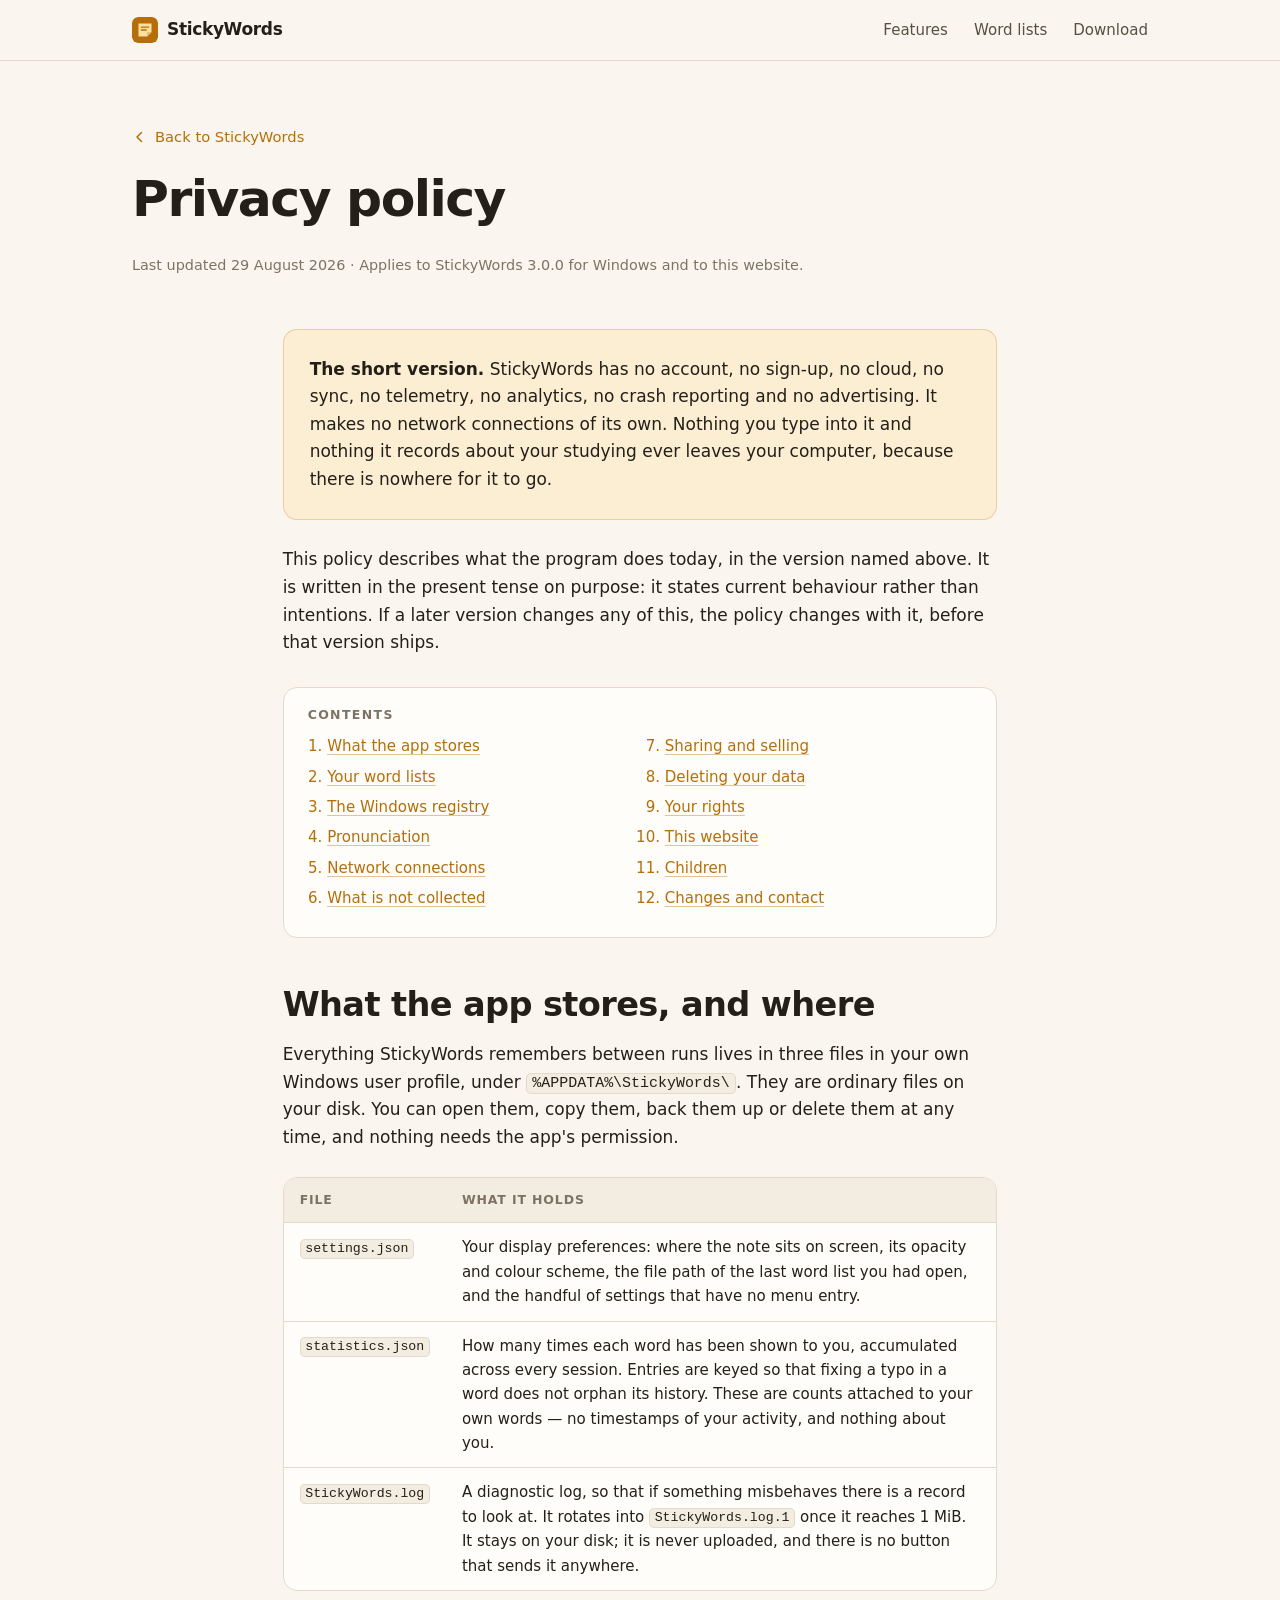
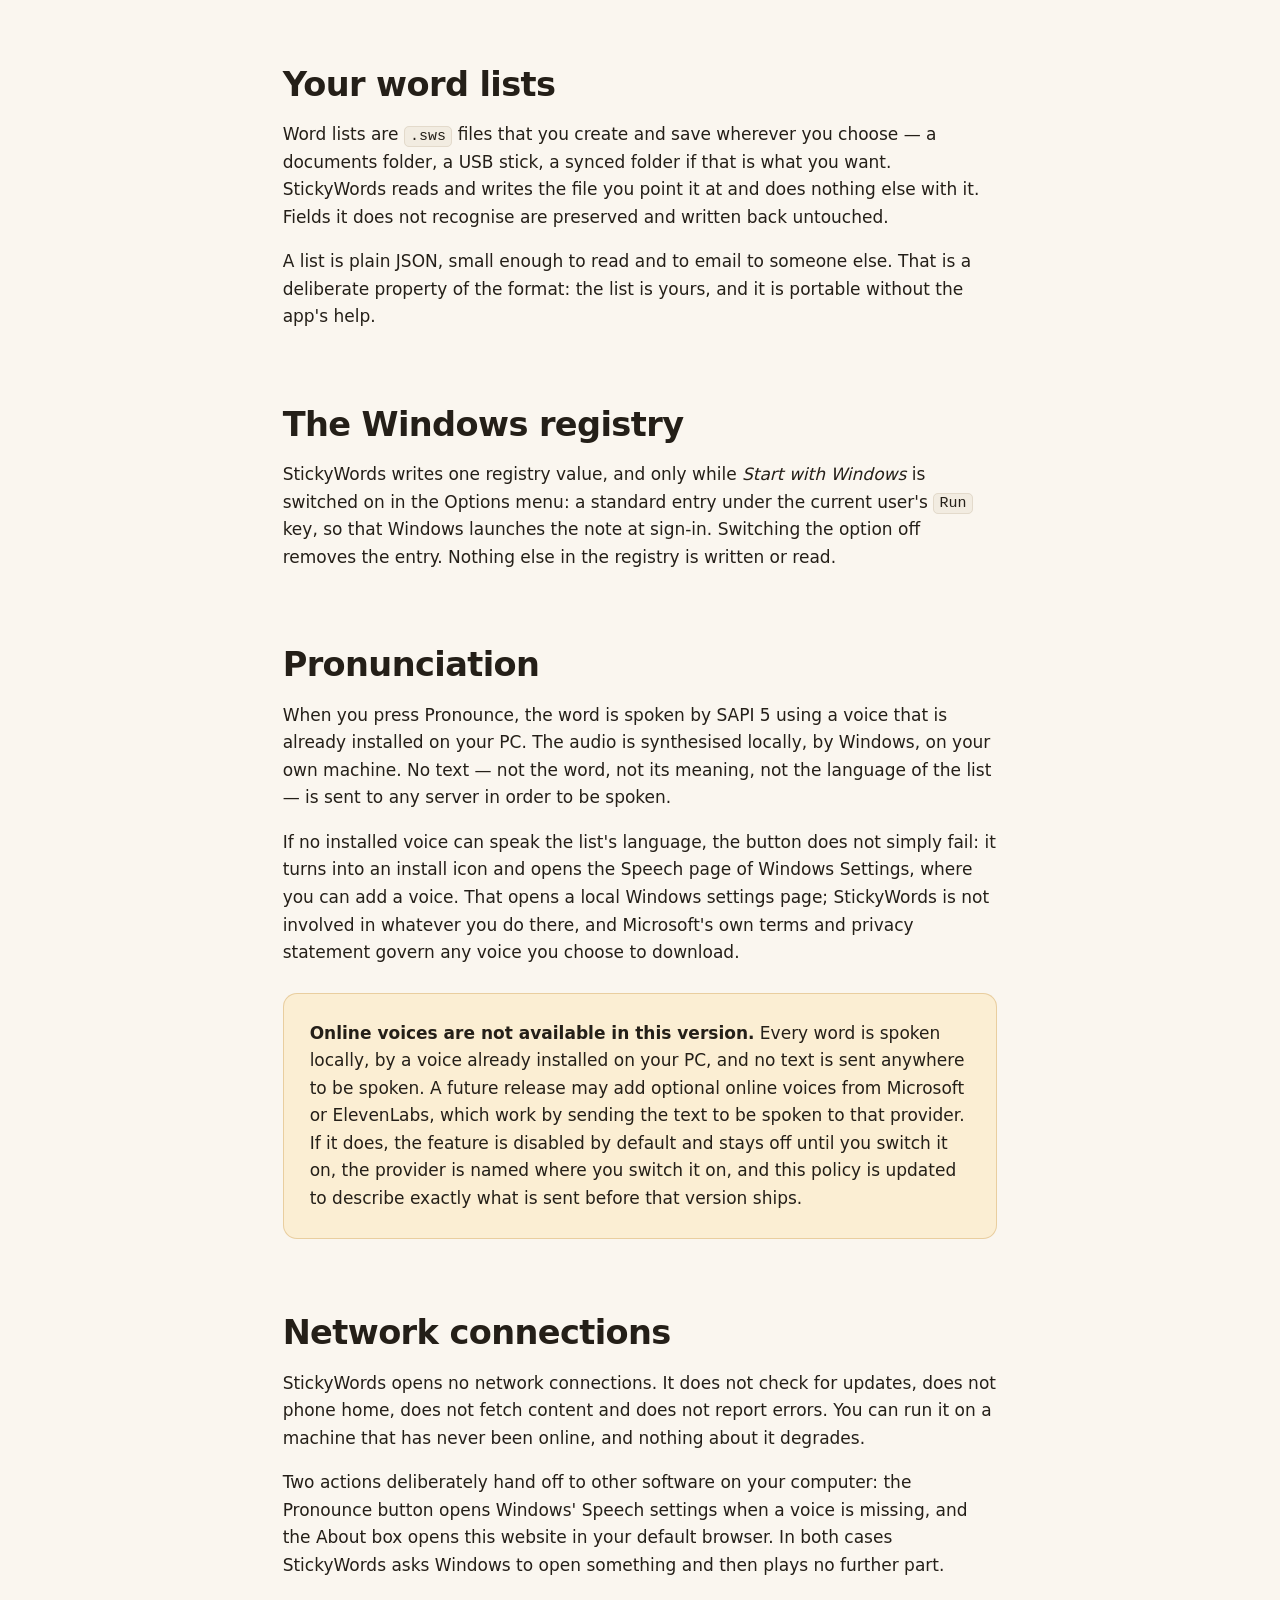
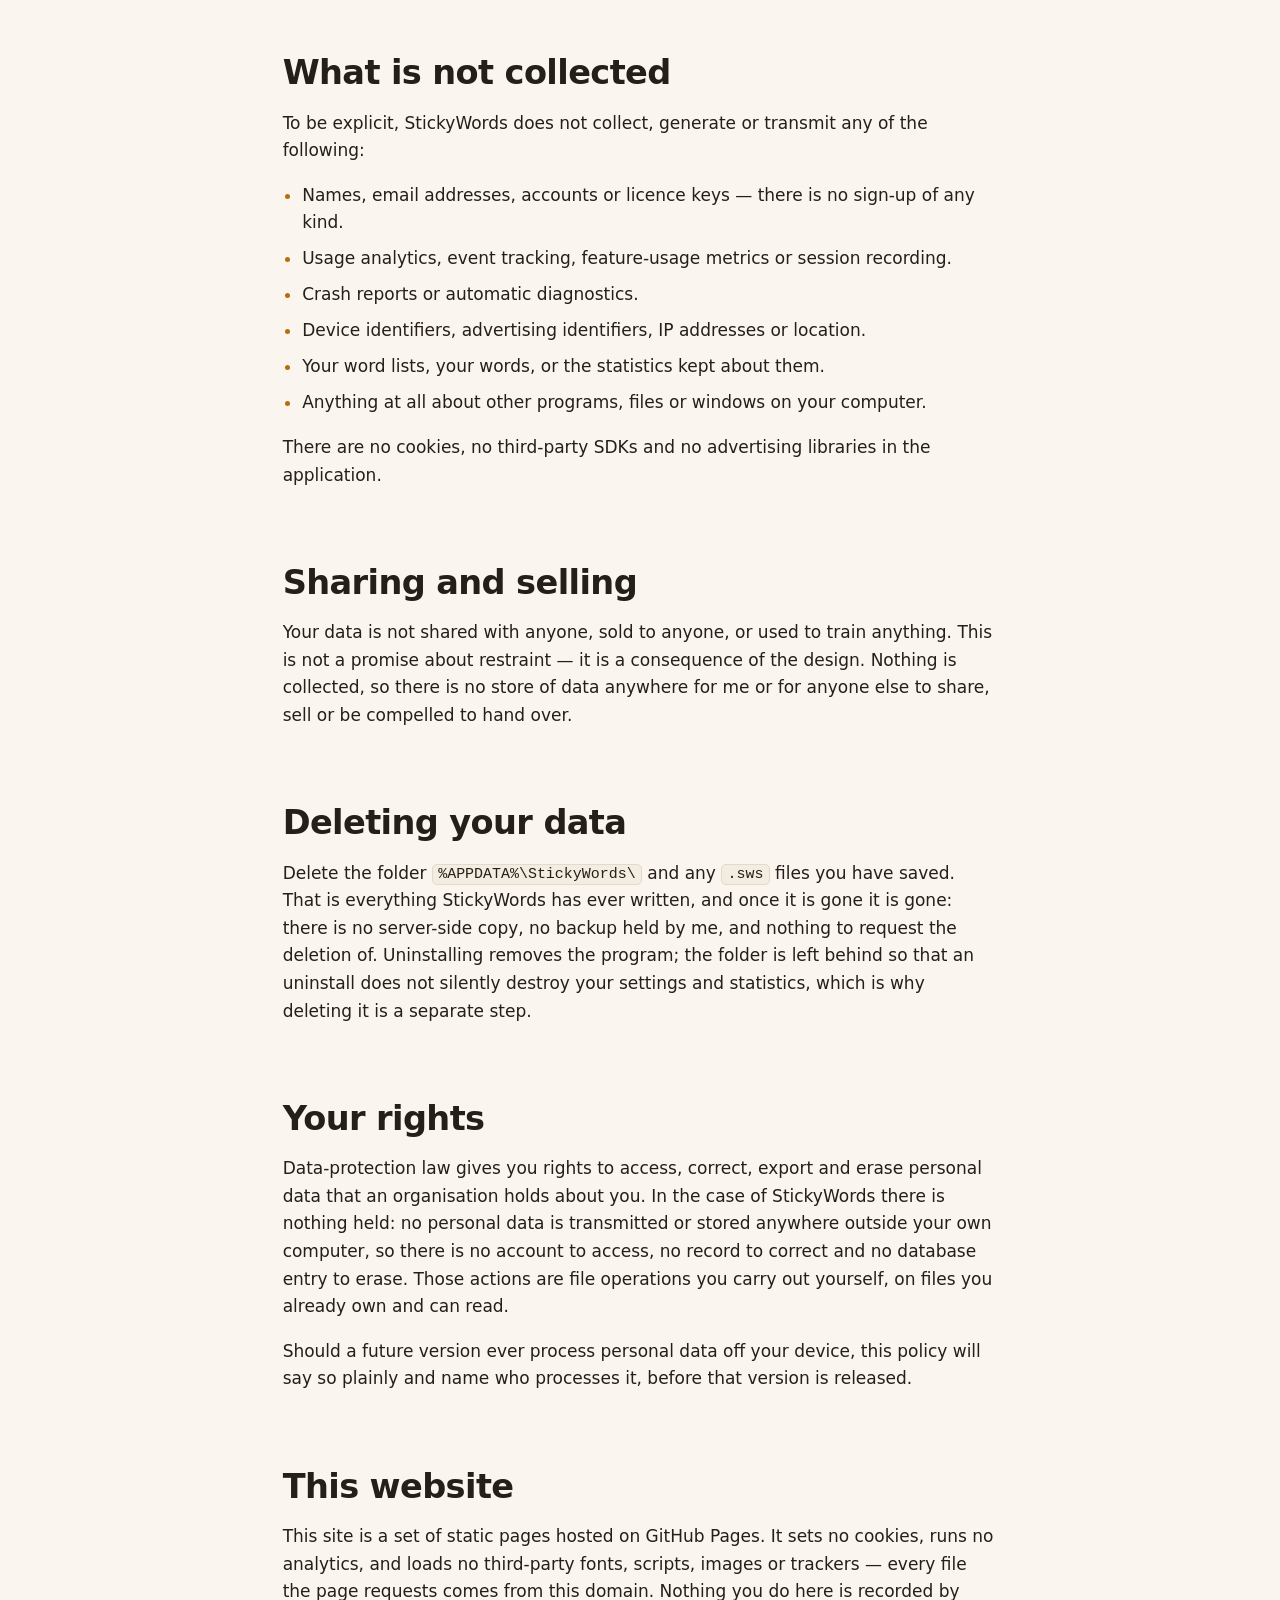
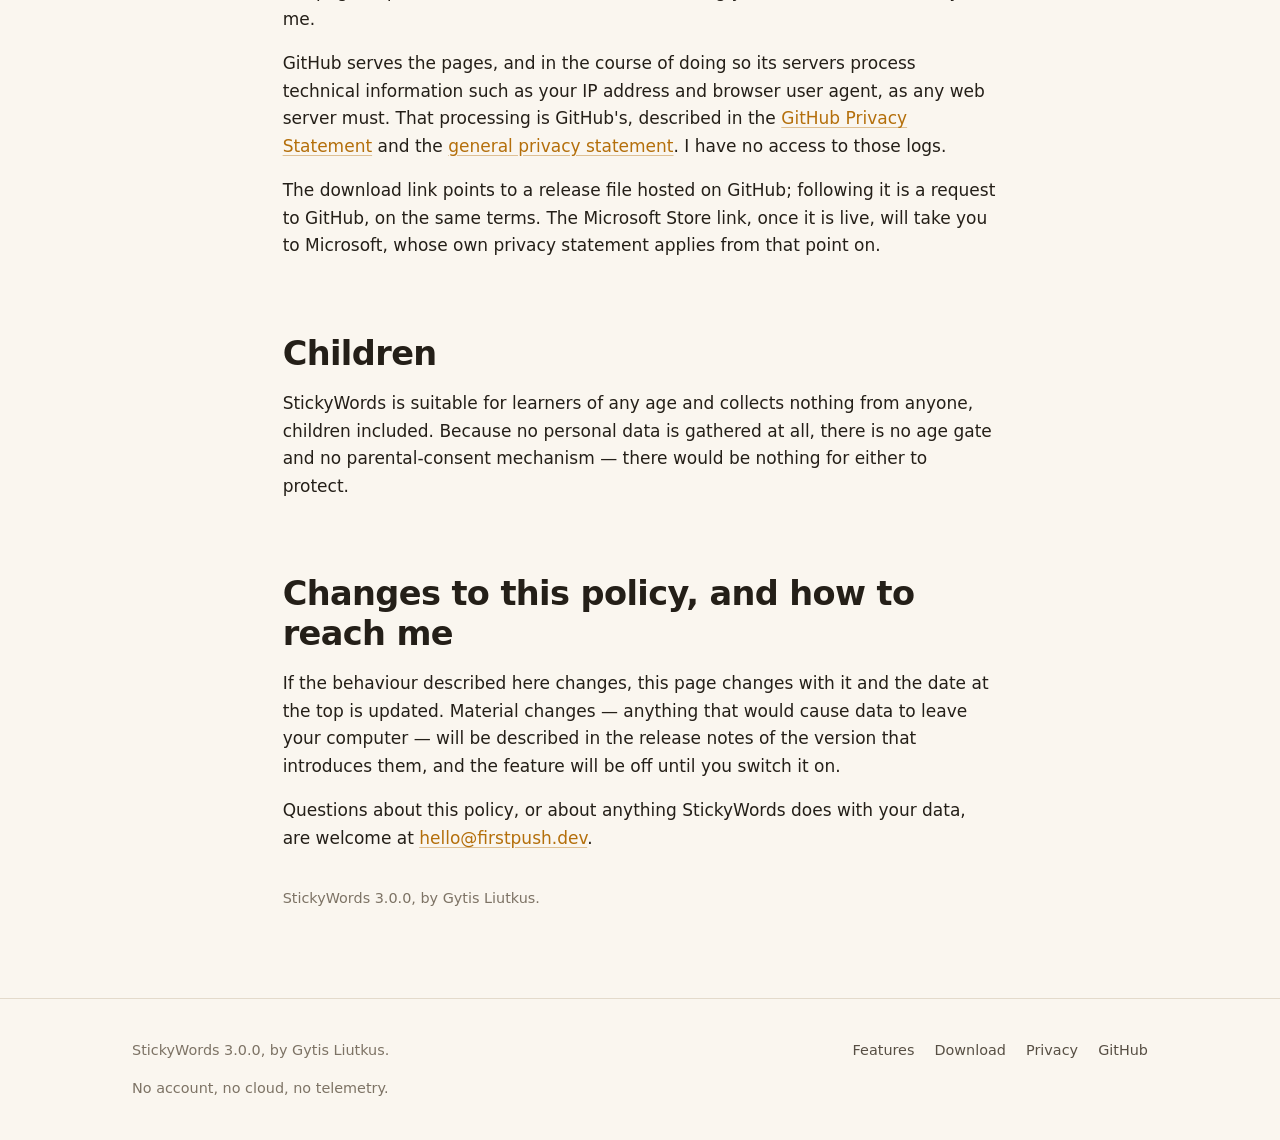
==== commit 9c778ab3: "Drop the Freepik credit, add a contact address, tighten the voices wording - Remove the note-mark li" ====
--- a/privacy/index.html
+++ b/privacy/index.html
@@ -138,12 +138,13 @@
         in whatever you do there, and Microsoft's own terms and privacy statement govern any
         voice you choose to download.</p>
       <div class="callout">
-        <p><strong>Online voices are not available in this version.</strong> All speech is
-          local. A future release may add optional online voices from a third-party provider —
-          Microsoft or ElevenLabs, for example — which would work by sending the text to be
-          spoken to that provider. If that happens, the feature will be off unless you turn it
-          on, the provider will be named where you turn it on, and this policy will be updated
-          to describe it before that version is released.</p>
+        <p><strong>Online voices are not available in this version.</strong> Every word is
+          spoken locally, by a voice already installed on your PC, and no text is sent anywhere
+          to be spoken. A future release may add optional online voices from Microsoft or
+          ElevenLabs, which work by sending the text to be spoken to that provider. If it does,
+          the feature is disabled by default and stays off until you switch it on, the provider
+          is named where you switch it on, and this policy is updated to describe exactly what
+          is sent before that version ships.</p>
       </div>
 
       <h2 id="network">Network connections</h2>
@@ -218,10 +219,8 @@
         top is updated. Material changes — anything that would cause data to leave your computer
         — will be described in the release notes of the version that introduces them, and the
         feature will be off until you switch it on.</p>
-      <!-- TODO: replace with a contact email address if you would rather have one here. -->
-      <p>Questions about this policy, or about anything StickyWords does with your data, can be
-        raised at the
-        <a href="https://github.com/64715/stickywords-web/issues">project's issue tracker</a>.</p>
+      <p>Questions about this policy, or about anything StickyWords does with your data, are
+        welcome at <a href="mailto:hello@firstpush.dev">hello@firstpush.dev</a>.</p>
 
       <p class="updated" style="margin-top:34px">StickyWords 3.0.0, by Gytis Liutkus.</p>
 
@@ -233,7 +232,7 @@
   <div class="wrap">
     <div>
       <p>StickyWords 3.0.0, by Gytis Liutkus.</p>
-      <p class="foot-credit">The note mark is licensed from Freepik under their premium terms.</p>
+      <p class="foot-credit">No account, no cloud, no telemetry.</p>
     </div>
     <nav class="foot-links">
       <a href="../#features">Features</a>
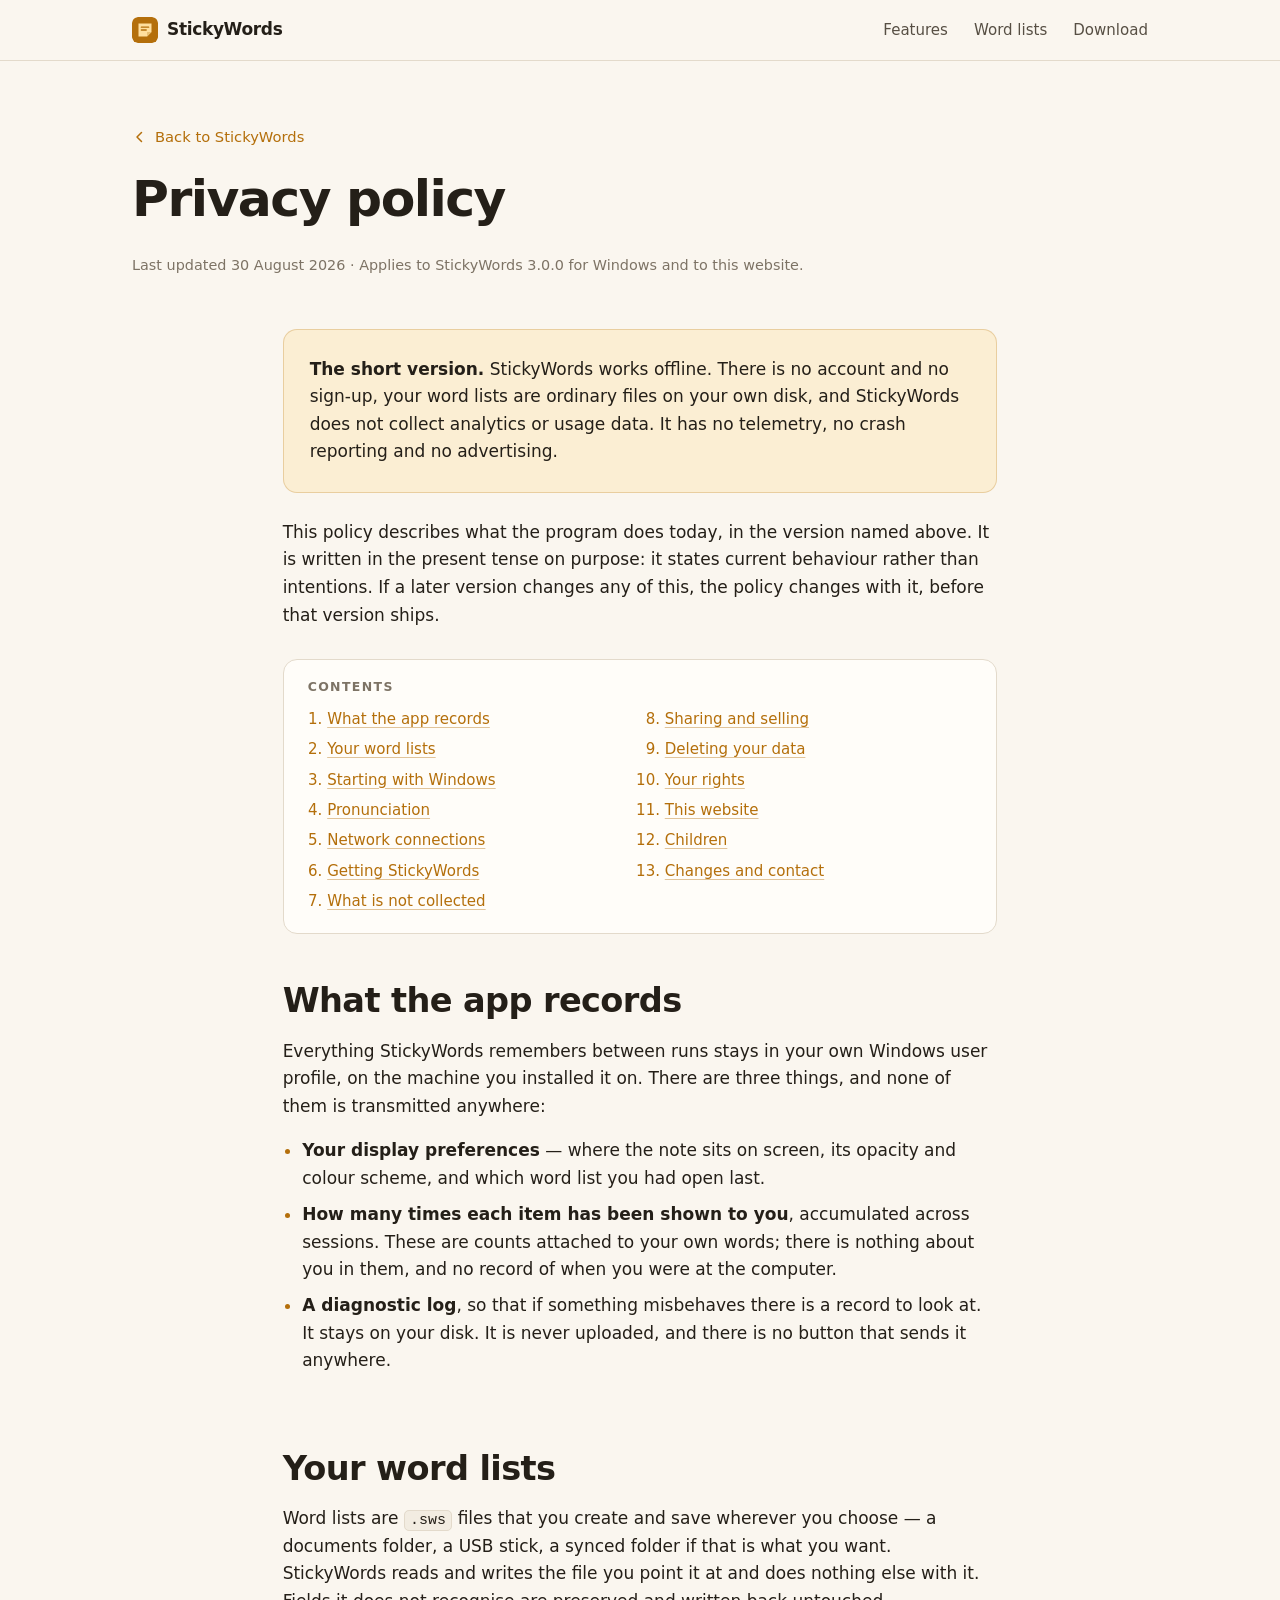
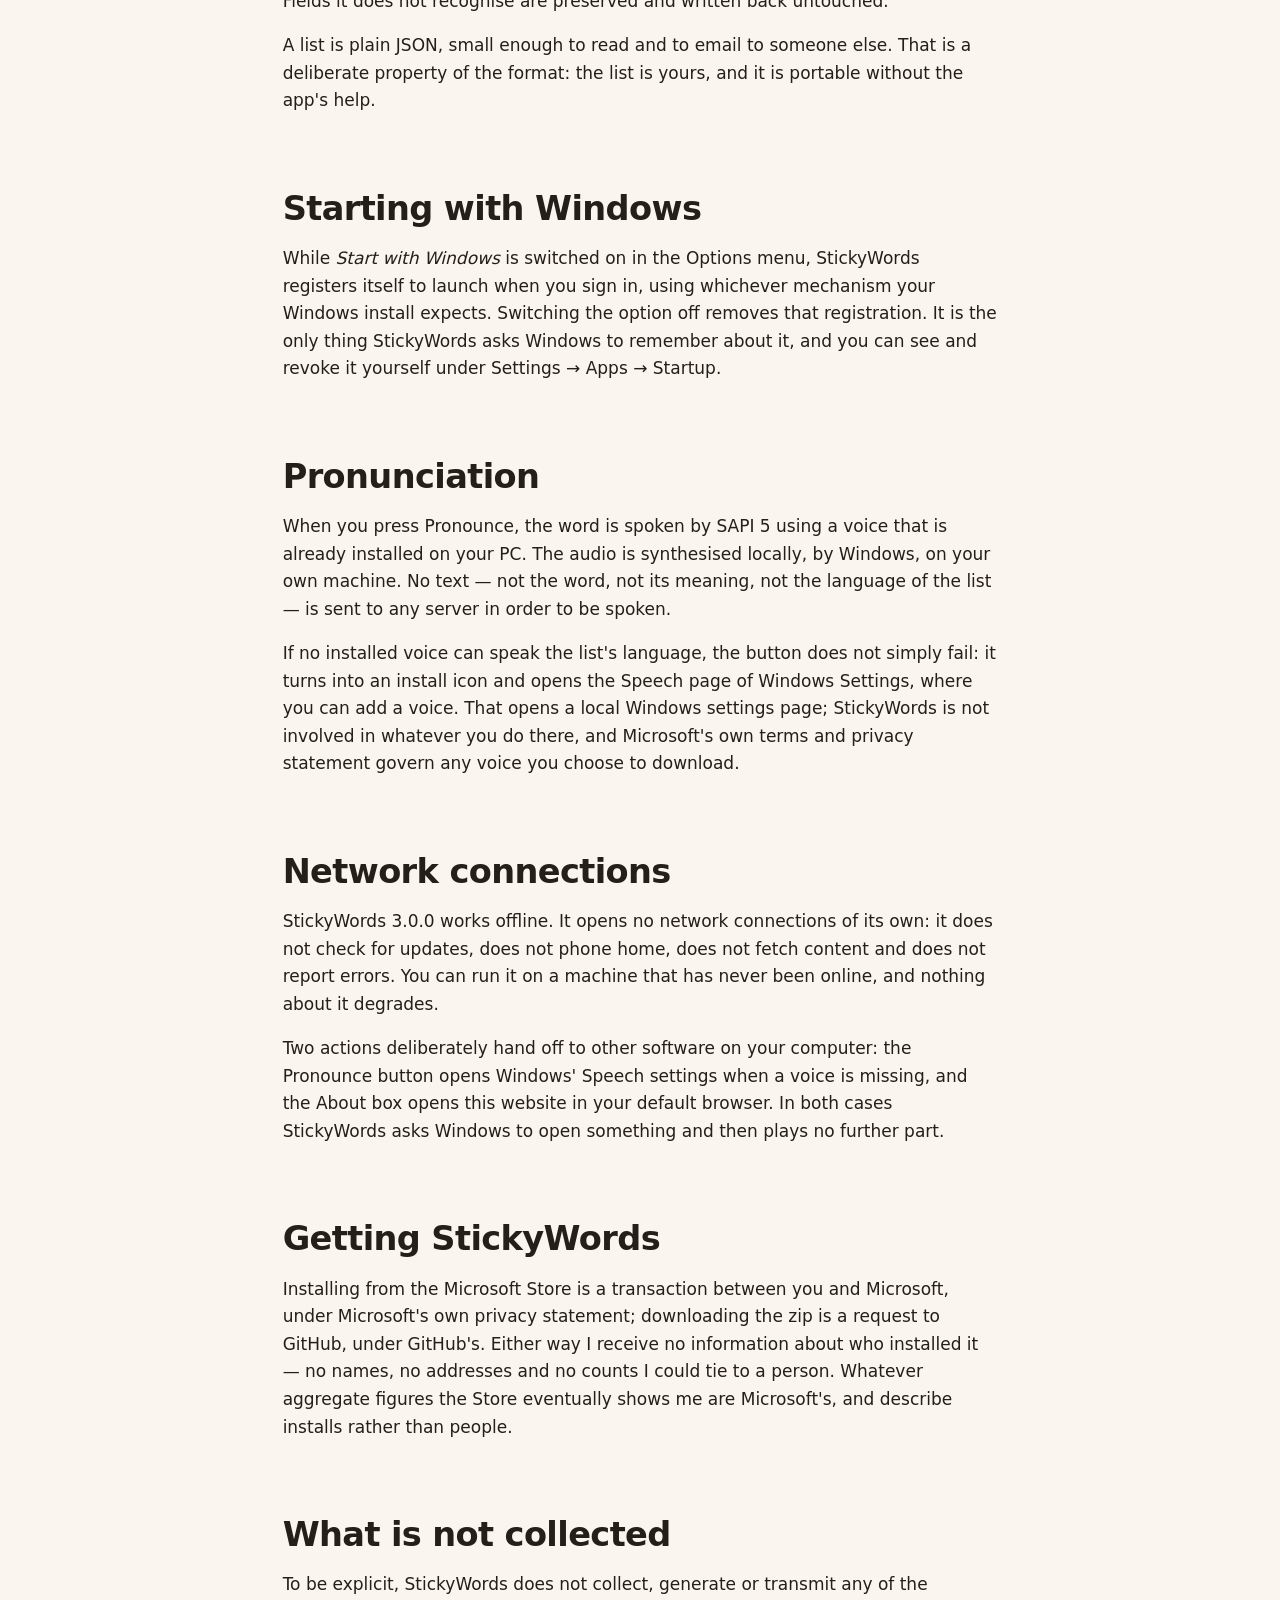
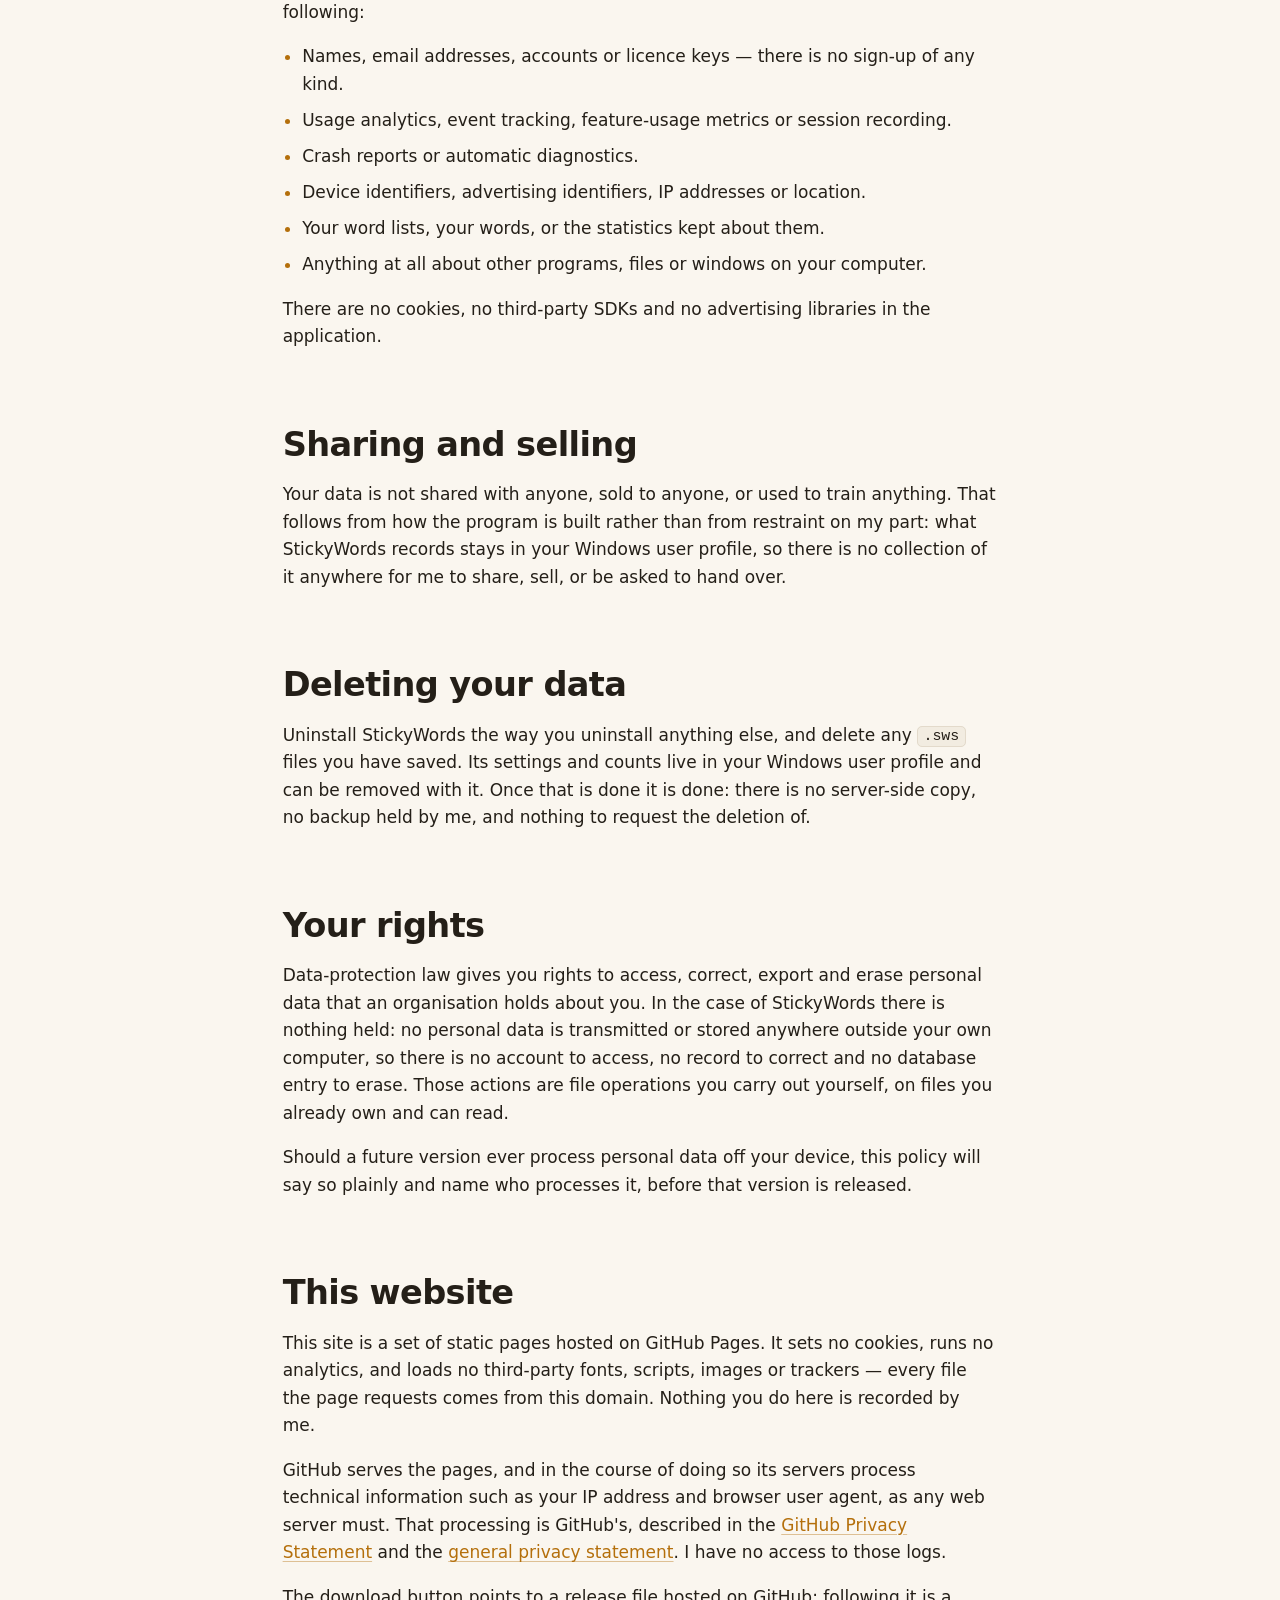
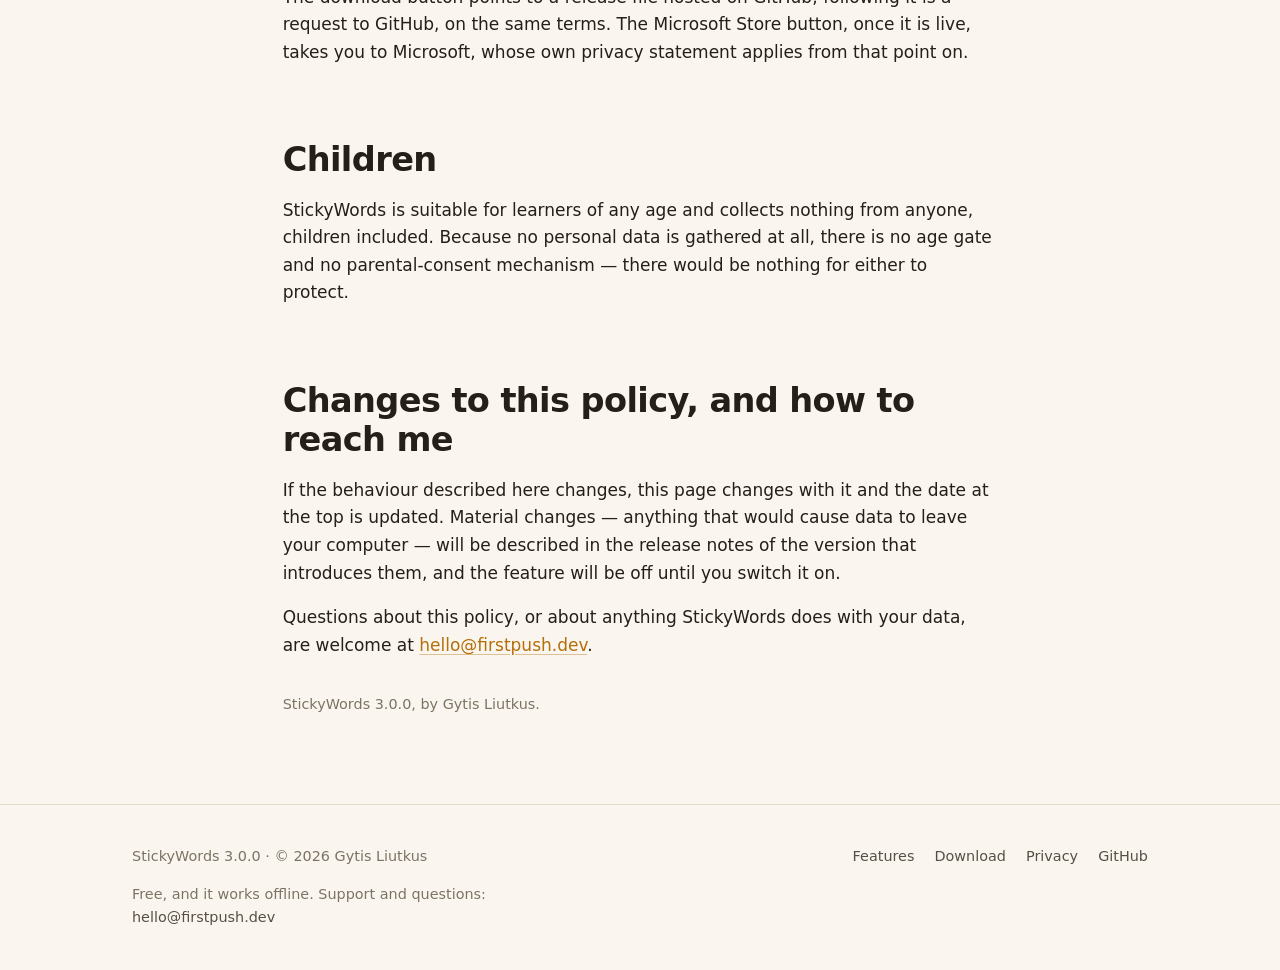
==== commit da6a89e7: "Rewrite the site to the launch plan Privacy wording. The launch plan quotes the live page's "No acco" ====
--- a/privacy/index.html
+++ b/privacy/index.html
@@ -4,14 +4,14 @@
 <meta charset="utf-8">
 <meta name="viewport" content="width=device-width, initial-scale=1">
 <title>Privacy policy — StickyWords 3</title>
-<meta name="description" content="What StickyWords 3 stores, where it stores it, and why none of it leaves your computer.">
+<meta name="description" content="What StickyWords 3 records, what it does not, and what happens when you press Pronounce. Written in the present tense about the version you can install today.">
 <link rel="icon" href="../assets/img/favicon.svg" type="image/svg+xml">
 <link rel="stylesheet" href="../assets/css/site.css">
 <meta name="theme-color" content="#faf6ef" media="(prefers-color-scheme: light)">
 <meta name="theme-color" content="#14120e" media="(prefers-color-scheme: dark)">
 <meta property="og:type" content="article">
 <meta property="og:title" content="Privacy policy — StickyWords 3">
-<meta property="og:description" content="What StickyWords 3 stores, where it stores it, and why none of it leaves your computer.">
+<meta property="og:description" content="What StickyWords 3 records, what it does not, and what happens when you press Pronounce.">
 <meta property="og:url" content="https://stickywords.firstpush.dev/privacy/">
 </head>
 <body>
@@ -41,7 +41,7 @@
       Back to StickyWords
     </a>
     <h1>Privacy policy</h1>
-    <p class="updated">Last updated 29 August 2026 · Applies to StickyWords 3.0.0 for Windows
+    <p class="updated">Last updated 30 August 2026 · Applies to StickyWords 3.0.0 for Windows
       and to this website.</p>
   </div>
 
@@ -49,10 +49,10 @@
     <div class="wrap prose">
 
       <div class="callout">
-        <p><strong>The short version.</strong> StickyWords has no account, no sign-up, no cloud,
-          no sync, no telemetry, no analytics, no crash reporting and no advertising. It makes no
-          network connections of its own. Nothing you type into it and nothing it records about
-          your studying ever leaves your computer, because there is nowhere for it to go.</p>
+        <p><strong>The short version.</strong> StickyWords works offline. There is no account and
+          no sign-up, your word lists are ordinary files on your own disk, and StickyWords does
+          not collect analytics or usage data. It has no telemetry, no crash reporting and no
+          advertising.</p>
       </div>
 
       <p>This policy describes what the program does today, in the version named above. It is
@@ -63,11 +63,12 @@
       <nav class="toc" aria-label="Contents">
         <h2>Contents</h2>
         <ol>
-          <li><a href="#stores">What the app stores</a></li>
+          <li><a href="#stores">What the app records</a></li>
           <li><a href="#lists">Your word lists</a></li>
-          <li><a href="#registry">The Windows registry</a></li>
+          <li><a href="#startup">Starting with Windows</a></li>
           <li><a href="#speech">Pronunciation</a></li>
           <li><a href="#network">Network connections</a></li>
+          <li><a href="#getting">Getting StickyWords</a></li>
           <li><a href="#not-collected">What is not collected</a></li>
           <li><a href="#sharing">Sharing and selling</a></li>
           <li><a href="#deleting">Deleting your data</a></li>
@@ -78,39 +79,20 @@
         </ol>
       </nav>
 
-      <h2 id="stores">What the app stores, and where</h2>
-      <p>Everything StickyWords remembers between runs lives in three files in your own Windows
-        user profile, under <code>%APPDATA%\StickyWords\</code>. They are ordinary files on your
-        disk. You can open them, copy them, back them up or delete them at any time, and nothing
-        needs the app's permission.</p>
-
-      <div class="scroll">
-        <table>
-          <thead><tr><th>File</th><th>What it holds</th></tr></thead>
-          <tbody>
-            <tr>
-              <td><code>settings.json</code></td>
-              <td>Your display preferences: where the note sits on screen, its opacity and
-                colour scheme, the file path of the last word list you had open, and the
-                handful of settings that have no menu entry.</td>
-            </tr>
-            <tr>
-              <td><code>statistics.json</code></td>
-              <td>How many times each word has been shown to you, accumulated across every
-                session. Entries are keyed so that fixing a typo in a word does not orphan its
-                history. These are counts attached to your own words — no timestamps of your
-                activity, and nothing about you.</td>
-            </tr>
-            <tr>
-              <td><code>StickyWords.log</code></td>
-              <td>A diagnostic log, so that if something misbehaves there is a record to look
-                at. It rotates into <code>StickyWords.log.1</code> once it reaches 1 MiB. It
-                stays on your disk; it is never uploaded, and there is no button that sends it
-                anywhere.</td>
-            </tr>
-          </tbody>
-        </table>
-      </div>
+      <h2 id="stores">What the app records</h2>
+      <p>Everything StickyWords remembers between runs stays in your own Windows user profile,
+        on the machine you installed it on. There are three things, and none of them is
+        transmitted anywhere:</p>
+      <ul>
+        <li><strong>Your display preferences</strong> — where the note sits on screen, its
+          opacity and colour scheme, and which word list you had open last.</li>
+        <li><strong>How many times each item has been shown to you</strong>, accumulated across
+          sessions. These are counts attached to your own words; there is nothing about you in
+          them, and no record of when you were at the computer.</li>
+        <li><strong>A diagnostic log</strong>, so that if something misbehaves there is a record
+          to look at. It stays on your disk. It is never uploaded, and there is no button that
+          sends it anywhere.</li>
+      </ul>
 
       <h2 id="lists">Your word lists</h2>
       <p>Word lists are <code>.sws</code> files that you create and save wherever you choose —
@@ -121,11 +103,12 @@
         deliberate property of the format: the list is yours, and it is portable without the
         app's help.</p>
 
-      <h2 id="registry">The Windows registry</h2>
-      <p>StickyWords writes one registry value, and only while <em>Start with Windows</em> is
-        switched on in the Options menu: a standard entry under the current user's
-        <code>Run</code> key, so that Windows launches the note at sign-in. Switching the option
-        off removes the entry. Nothing else in the registry is written or read.</p>
+      <h2 id="startup">Starting with Windows</h2>
+      <p>While <em>Start with Windows</em> is switched on in the Options menu, StickyWords
+        registers itself to launch when you sign in, using whichever mechanism your Windows
+        install expects. Switching the option off removes that registration. It is the only
+        thing StickyWords asks Windows to remember about it, and you can see and revoke it
+        yourself under Settings → Apps → Startup.</p>
 
       <h2 id="speech">Pronunciation</h2>
       <p>When you press Pronounce, the word is spoken by SAPI 5 using a voice that is already
@@ -137,24 +120,22 @@
         can add a voice. That opens a local Windows settings page; StickyWords is not involved
         in whatever you do there, and Microsoft's own terms and privacy statement govern any
         voice you choose to download.</p>
-      <div class="callout">
-        <p><strong>Online voices are not available in this version.</strong> Every word is
-          spoken locally, by a voice already installed on your PC, and no text is sent anywhere
-          to be spoken. A future release may add optional online voices from Microsoft or
-          ElevenLabs, which work by sending the text to be spoken to that provider. If it does,
-          the feature is disabled by default and stays off until you switch it on, the provider
-          is named where you switch it on, and this policy is updated to describe exactly what
-          is sent before that version ships.</p>
-      </div>
-
       <h2 id="network">Network connections</h2>
-      <p>StickyWords opens no network connections. It does not check for updates, does not
-        phone home, does not fetch content and does not report errors. You can run it on a
-        machine that has never been online, and nothing about it degrades.</p>
+      <p>StickyWords 3.0.0 works offline. It opens no network connections of its own: it does
+        not check for updates, does not phone home, does not fetch content and does not report
+        errors. You can run it on a machine that has never been online, and nothing about it
+        degrades.</p>
       <p>Two actions deliberately hand off to other software on your computer: the Pronounce
         button opens Windows' Speech settings when a voice is missing, and the About box opens
         this website in your default browser. In both cases StickyWords asks Windows to open
         something and then plays no further part.</p>
+
+      <h2 id="getting">Getting StickyWords</h2>
+      <p>Installing from the Microsoft Store is a transaction between you and Microsoft, under
+        Microsoft's own privacy statement; downloading the zip is a request to GitHub, under
+        GitHub's. Either way I receive no information about who installed it — no names, no
+        addresses and no counts I could tie to a person. Whatever aggregate figures the Store
+        eventually shows me are Microsoft's, and describe installs rather than people.</p>
 
       <h2 id="not-collected">What is not collected</h2>
       <p>To be explicit, StickyWords does not collect, generate or transmit any of the
@@ -171,18 +152,16 @@
         application.</p>
 
       <h2 id="sharing">Sharing and selling</h2>
-      <p>Your data is not shared with anyone, sold to anyone, or used to train anything. This is
-        not a promise about restraint — it is a consequence of the design. Nothing is collected,
-        so there is no store of data anywhere for me or for anyone else to share, sell or be
-        compelled to hand over.</p>
+      <p>Your data is not shared with anyone, sold to anyone, or used to train anything. That
+        follows from how the program is built rather than from restraint on my part: what
+        StickyWords records stays in your Windows user profile, so there is no collection of it
+        anywhere for me to share, sell, or be asked to hand over.</p>
 
       <h2 id="deleting">Deleting your data</h2>
-      <p>Delete the folder <code>%APPDATA%\StickyWords\</code> and any <code>.sws</code> files
-        you have saved. That is everything StickyWords has ever written, and once it is gone it
-        is gone: there is no server-side copy, no backup held by me, and nothing to request the
-        deletion of. Uninstalling removes the program; the folder is left behind so that an
-        uninstall does not silently destroy your settings and statistics, which is why deleting
-        it is a separate step.</p>
+      <p>Uninstall StickyWords the way you uninstall anything else, and delete any
+        <code>.sws</code> files you have saved. Its settings and counts live in your Windows
+        user profile and can be removed with it. Once that is done it is done: there is no
+        server-side copy, no backup held by me, and nothing to request the deletion of.</p>
 
       <h2 id="rights">Your rights</h2>
       <p>Data-protection law gives you rights to access, correct, export and erase personal data
@@ -205,9 +184,9 @@
         Privacy Statement</a> and the
         <a href="https://docs.github.com/site-policy/privacy-policies/github-general-privacy-statement">general
         privacy statement</a>. I have no access to those logs.</p>
-      <p>The download link points to a release file hosted on GitHub; following it is a request
-        to GitHub, on the same terms. The Microsoft Store link, once it is live, will take you
-        to Microsoft, whose own privacy statement applies from that point on.</p>
+      <p>The download button points to a release file hosted on GitHub; following it is a
+        request to GitHub, on the same terms. The Microsoft Store button, once it is live, takes
+        you to Microsoft, whose own privacy statement applies from that point on.</p>
 
       <h2 id="children">Children</h2>
       <p>StickyWords is suitable for learners of any age and collects nothing from anyone,
@@ -231,8 +210,9 @@
 <footer class="site-foot">
   <div class="wrap">
     <div>
-      <p>StickyWords 3.0.0, by Gytis Liutkus.</p>
-      <p class="foot-credit">No account, no cloud, no telemetry.</p>
+      <p>StickyWords 3.0.0 &middot; &copy; 2026 Gytis Liutkus</p>
+      <p class="foot-credit">Free, and it works offline. Support and questions:
+        <a href="mailto:hello@firstpush.dev">hello@firstpush.dev</a></p>
     </div>
     <nav class="foot-links">
       <a href="../#features">Features</a>
--- a/assets/css/site.css
+++ b/assets/css/site.css
@@ -191,7 +191,7 @@
 .note-body > * { transition: opacity .32s ease; }
 .note-stage[data-swapping="1"] .note-body > * { opacity: 0; }
 .w-word { font-size: 6.6cqw; font-weight: 640; letter-spacing: -.01em; }
-.w-pron { font-size: 4.1cqw; color: var(--note-ink-2); font-family: ui-monospace, "Cascadia Mono", Consolas, monospace; }
+.w-pron { font-size: 4.1cqw; min-height: 1.2em; color: var(--note-ink-2); font-family: ui-monospace, "Cascadia Mono", Consolas, monospace; }
 .w-mean { font-size: 4.6cqw; color: color-mix(in srgb, var(--note-ink) 82%, transparent); }
 
 .desk-caption {
@@ -326,3 +326,46 @@
 
 /* pending CTA — remove .is-pending once the Store listing is live */
 .btn.is-pending { opacity: .6; pointer-events: none; }
+
+/* ---------- pairs (what a list is) ---------- */
+.pairs { display: grid; gap: 12px; margin-top: 30px; }
+@media (min-width: 640px) { .pairs { grid-template-columns: 1fr 1fr; } }
+.pair {
+  display: flex; align-items: baseline; gap: 11px; flex-wrap: wrap;
+  background: var(--surface); border: 1px solid var(--line); border-radius: 10px;
+  padding: 13px 16px; font-size: .95rem; box-shadow: var(--shadow);
+}
+.pair b { font-weight: 640; }
+.pair .arrow { color: var(--amber); flex: none; font-weight: 700; }
+.pair .ans { color: var(--ink-2); }
+
+/* ---------- who it is for ---------- */
+.who { display: grid; gap: 20px; margin-top: 32px; }
+@media (min-width: 700px)  { .who { grid-template-columns: 1fr 1fr; } }
+@media (min-width: 1020px) { .who { grid-template-columns: repeat(4, 1fr); } }
+.who-card {
+  background: var(--surface); border: 1px solid var(--line); border-radius: var(--radius);
+  padding: 20px 22px; box-shadow: var(--shadow);
+  display: flex; flex-direction: column;   /* so the horizon labels line up across cards */
+}
+.who-card h3 { font-size: 1.02rem; margin: 0 0 .5em; }
+.who-card p { font-size: .93rem; color: var(--ink-2); margin: 0; line-height: 1.55; }
+.who-card .horizon {
+  display: block; margin-top: auto; padding-top: 16px; font-size: .72rem; font-weight: 700;
+  letter-spacing: .1em; text-transform: uppercase; color: var(--amber);
+}
+
+/* ---------- starter lists ---------- */
+.starters { display: grid; gap: 14px; margin-top: 32px; }
+@media (min-width: 700px) { .starters { grid-template-columns: 1fr 1fr; } }
+.starter {
+  background: var(--surface); border: 1px solid var(--line); border-radius: var(--radius);
+  padding: 17px 20px; box-shadow: var(--shadow);
+}
+.starter .name { font-weight: 640; display: flex; gap: 10px; align-items: baseline; }
+.starter .count {
+  font-family: ui-monospace, Consolas, monospace; font-size: .76rem; font-weight: 700;
+  color: var(--amber); background: var(--amber-soft); border-radius: 5px;
+  padding: 1px 7px; flex: none;
+}
+.starter p { margin: 6px 0 0; font-size: .92rem; color: var(--ink-2); }
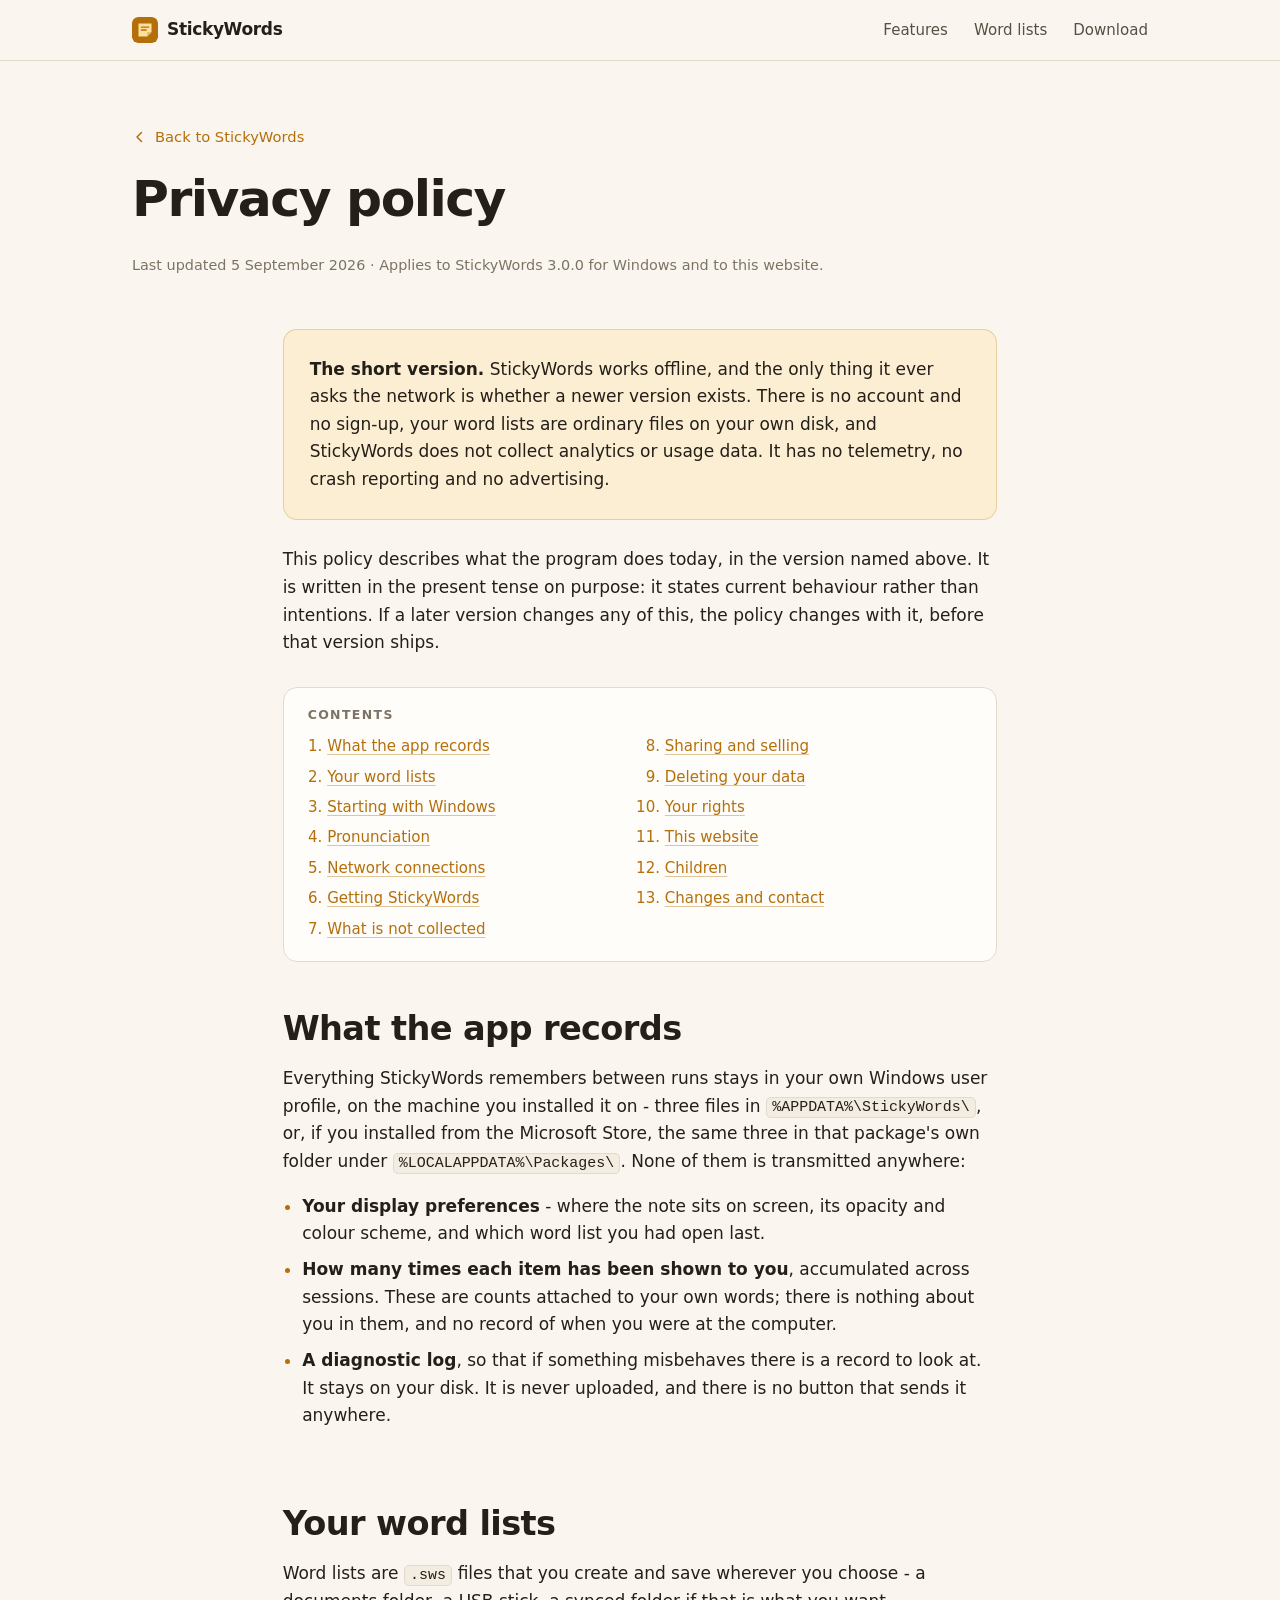
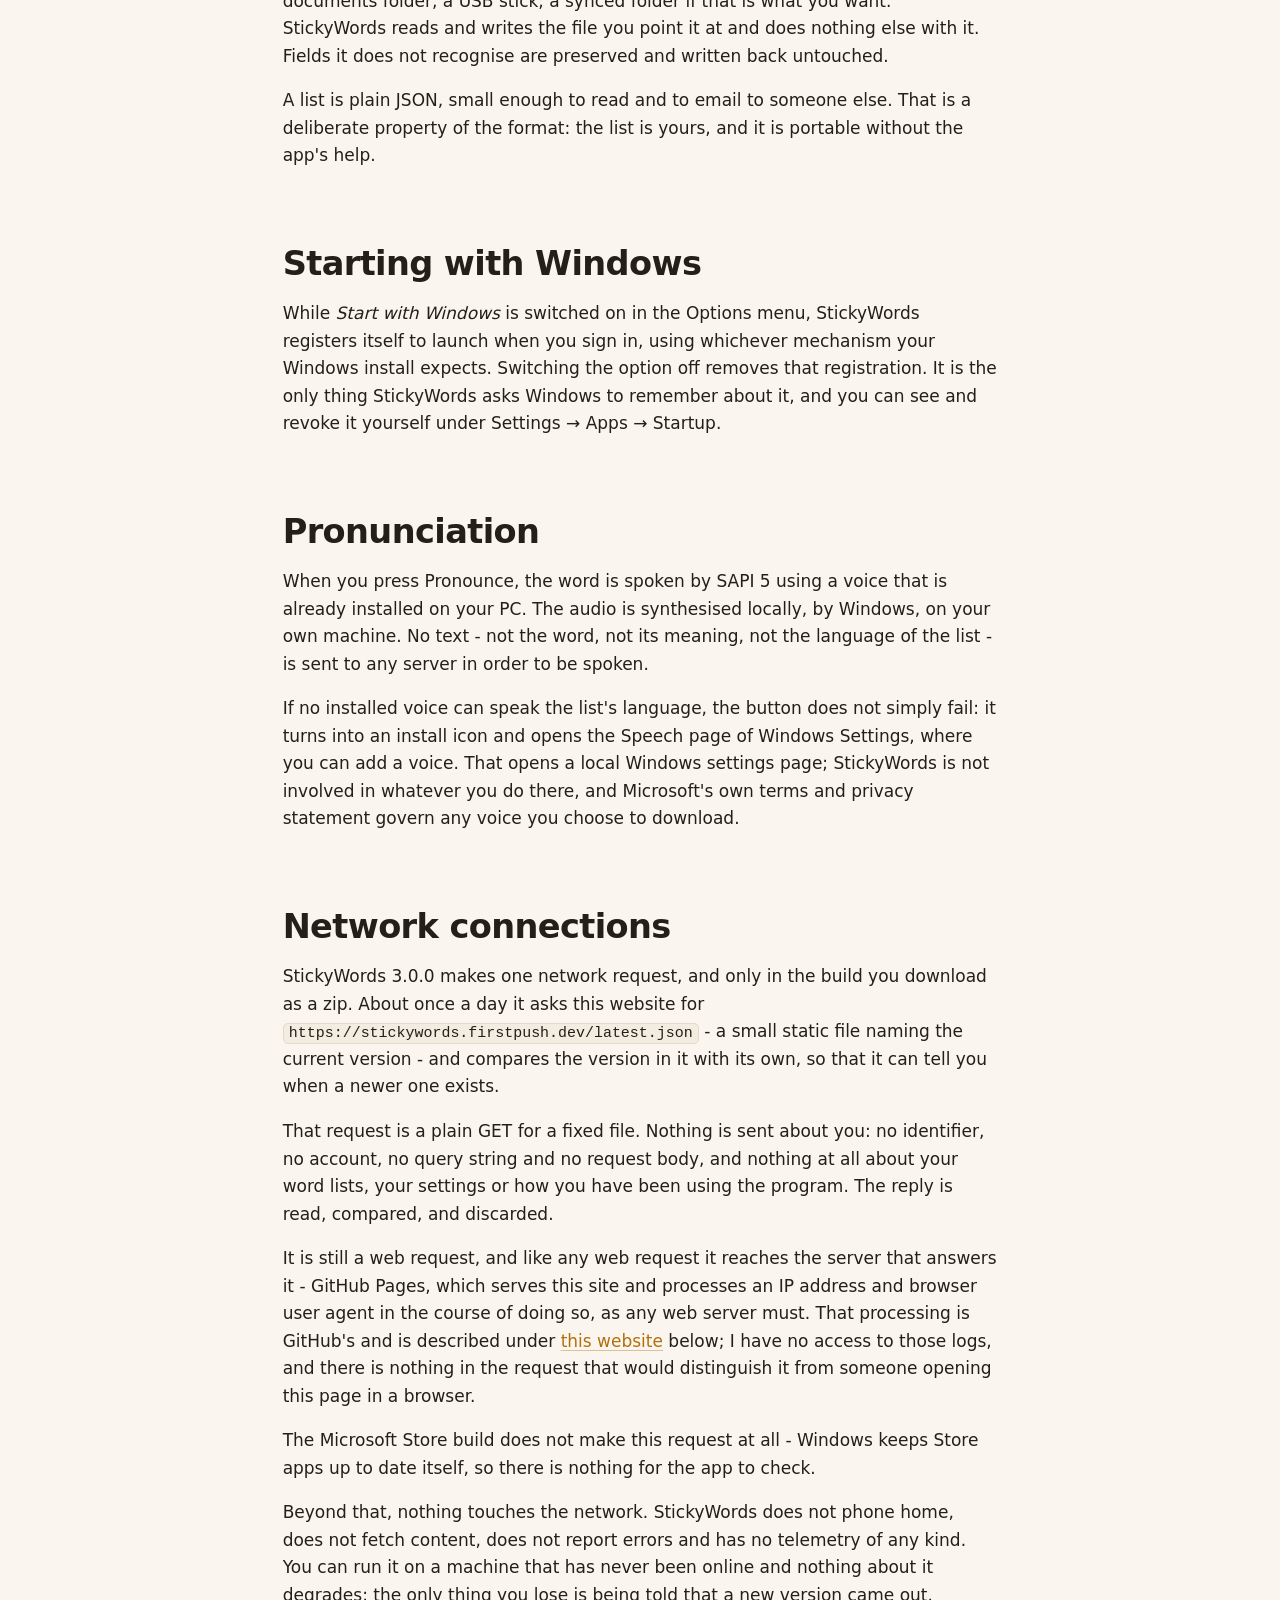
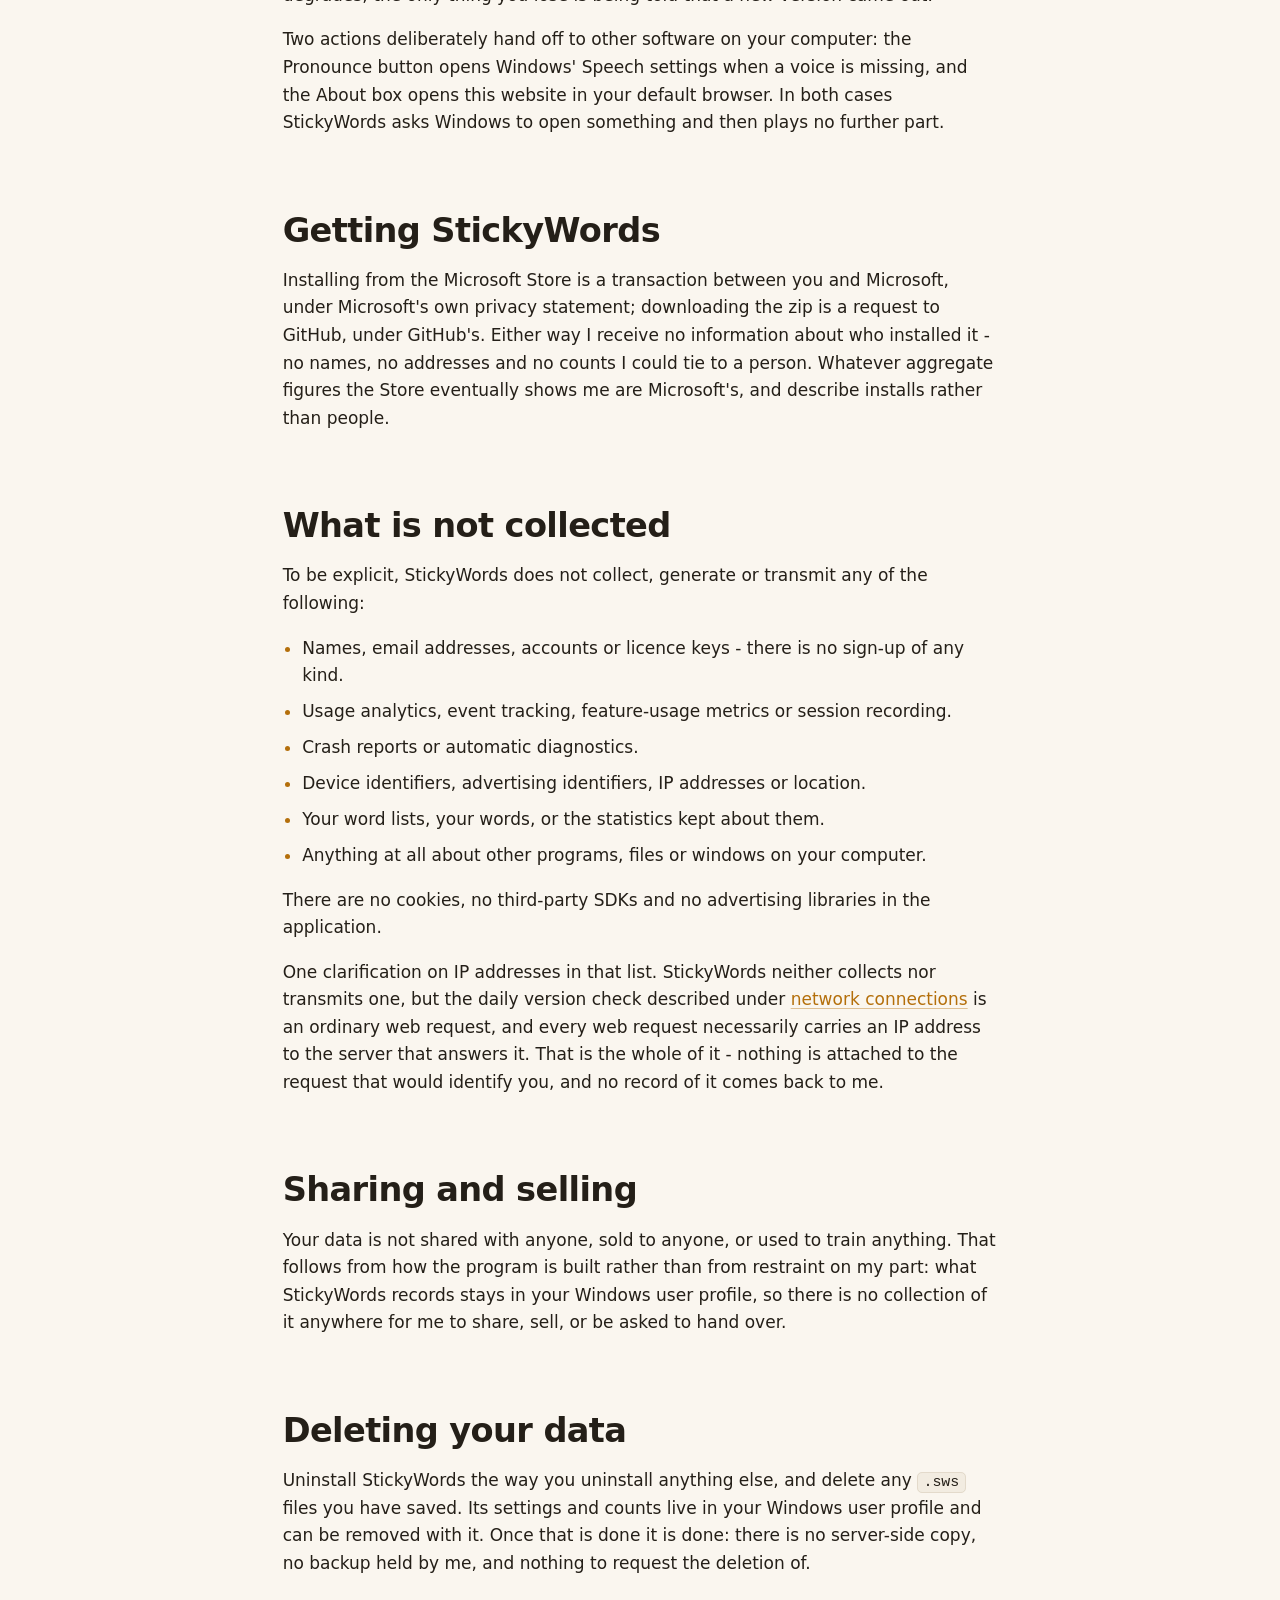
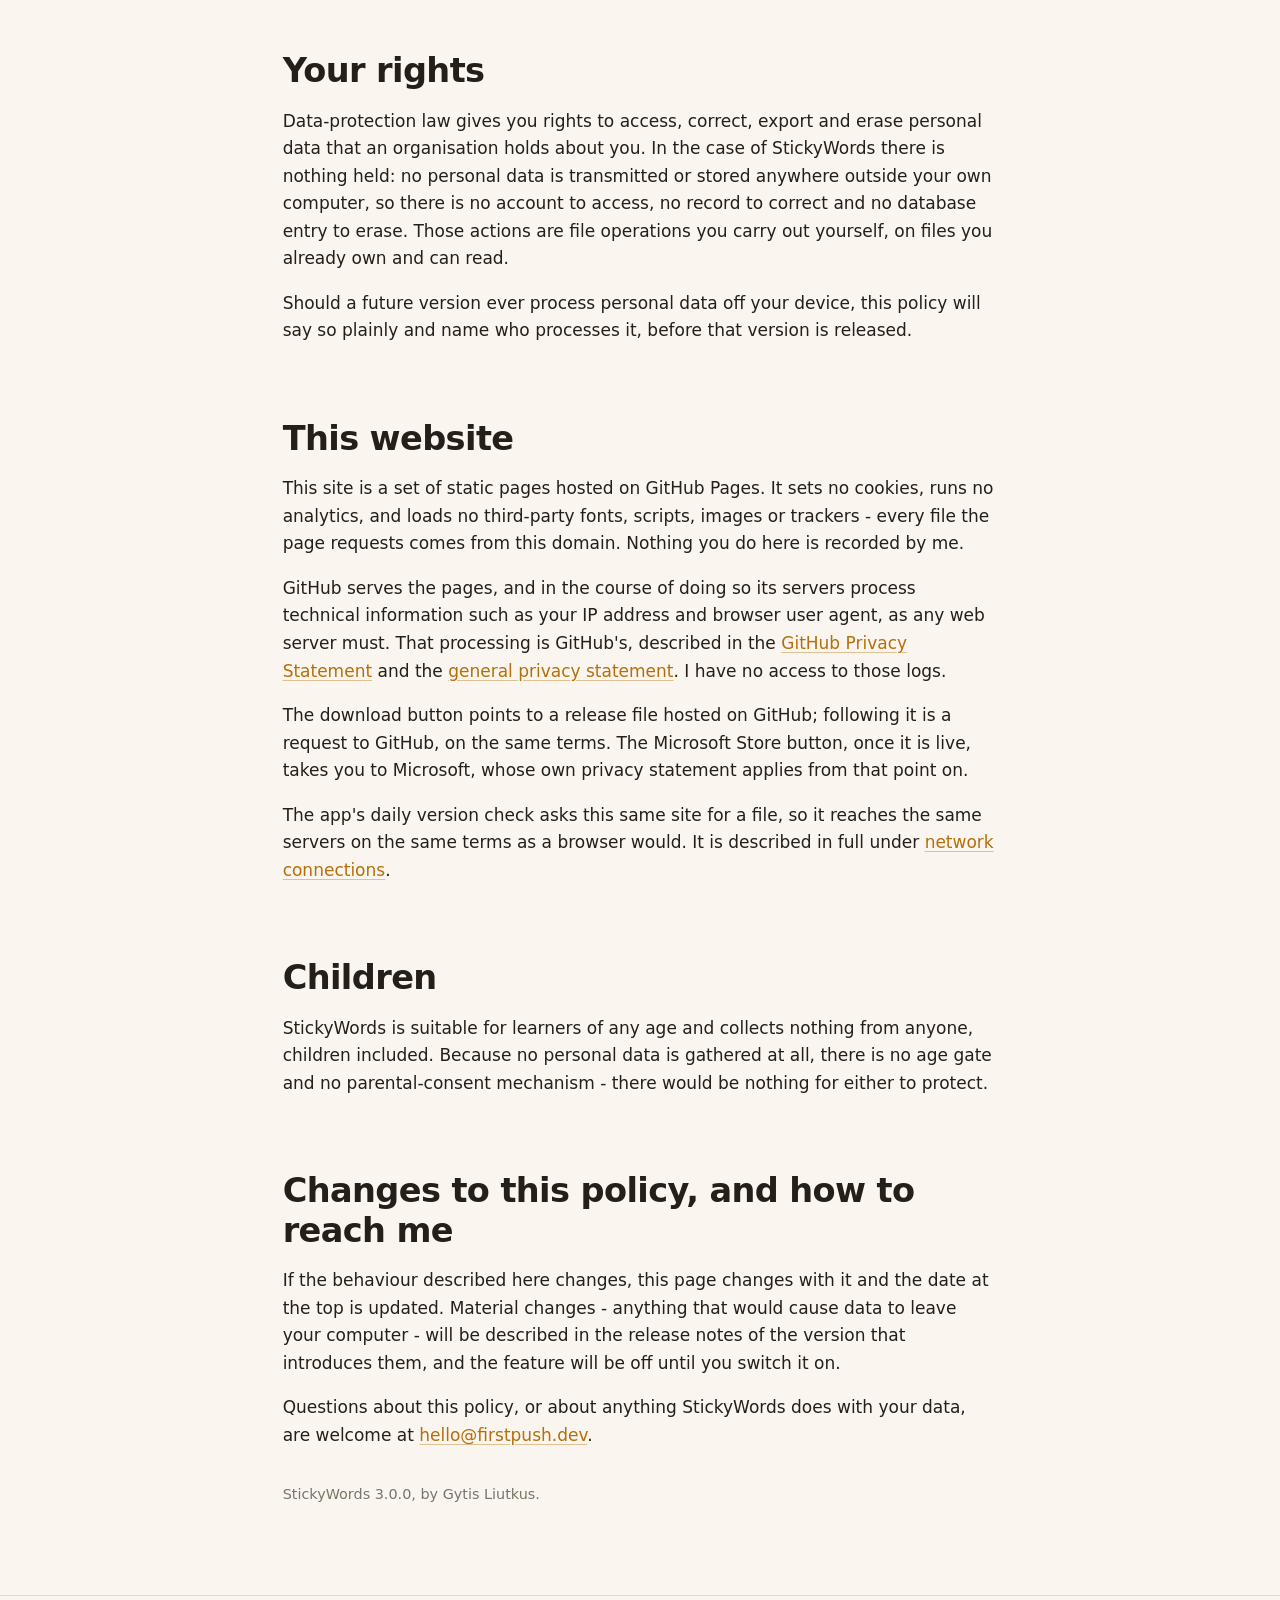
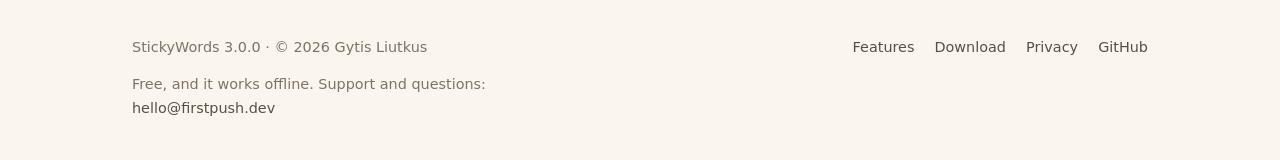
==== commit 87f6a6fb: "Update the site to the revised product description Correct the note size (247 -> 320 px), document t" ====
--- a/privacy/index.html
+++ b/privacy/index.html
@@ -3,14 +3,14 @@
 <head>
 <meta charset="utf-8">
 <meta name="viewport" content="width=device-width, initial-scale=1">
-<title>Privacy policy — StickyWords 3</title>
+<title>Privacy policy - StickyWords 3</title>
 <meta name="description" content="What StickyWords 3 records, what it does not, and what happens when you press Pronounce. Written in the present tense about the version you can install today.">
 <link rel="icon" href="../assets/img/favicon.svg" type="image/svg+xml">
 <link rel="stylesheet" href="../assets/css/site.css">
 <meta name="theme-color" content="#faf6ef" media="(prefers-color-scheme: light)">
 <meta name="theme-color" content="#14120e" media="(prefers-color-scheme: dark)">
 <meta property="og:type" content="article">
-<meta property="og:title" content="Privacy policy — StickyWords 3">
+<meta property="og:title" content="Privacy policy - StickyWords 3">
 <meta property="og:description" content="What StickyWords 3 records, what it does not, and what happens when you press Pronounce.">
 <meta property="og:url" content="https://stickywords.firstpush.dev/privacy/">
 </head>
@@ -41,7 +41,7 @@
       Back to StickyWords
     </a>
     <h1>Privacy policy</h1>
-    <p class="updated">Last updated 30 August 2026 · Applies to StickyWords 3.0.0 for Windows
+    <p class="updated">Last updated 5 September 2026 · Applies to StickyWords 3.0.0 for Windows
       and to this website.</p>
   </div>
 
@@ -49,8 +49,9 @@
     <div class="wrap prose">
 
       <div class="callout">
-        <p><strong>The short version.</strong> StickyWords works offline. There is no account and
-          no sign-up, your word lists are ordinary files on your own disk, and StickyWords does
+        <p><strong>The short version.</strong> StickyWords works offline, and the only thing it
+          ever asks the network is whether a newer version exists. There is no account and no
+          sign-up, your word lists are ordinary files on your own disk, and StickyWords does
           not collect analytics or usage data. It has no telemetry, no crash reporting and no
           advertising.</p>
       </div>
@@ -81,10 +82,12 @@
 
       <h2 id="stores">What the app records</h2>
       <p>Everything StickyWords remembers between runs stays in your own Windows user profile,
-        on the machine you installed it on. There are three things, and none of them is
-        transmitted anywhere:</p>
+        on the machine you installed it on - three files in
+        <code>%APPDATA%\StickyWords\</code>, or, if you installed from the Microsoft Store, the
+        same three in that package's own folder under <code>%LOCALAPPDATA%\Packages\</code>.
+        None of them is transmitted anywhere:</p>
       <ul>
-        <li><strong>Your display preferences</strong> — where the note sits on screen, its
+        <li><strong>Your display preferences</strong> - where the note sits on screen, its
           opacity and colour scheme, and which word list you had open last.</li>
         <li><strong>How many times each item has been shown to you</strong>, accumulated across
           sessions. These are counts attached to your own words; there is nothing about you in
@@ -95,7 +98,7 @@
       </ul>
 
       <h2 id="lists">Your word lists</h2>
-      <p>Word lists are <code>.sws</code> files that you create and save wherever you choose —
+      <p>Word lists are <code>.sws</code> files that you create and save wherever you choose -
         a documents folder, a USB stick, a synced folder if that is what you want. StickyWords
         reads and writes the file you point it at and does nothing else with it. Fields it does
         not recognise are preserved and written back untouched.</p>
@@ -113,18 +116,36 @@
       <h2 id="speech">Pronunciation</h2>
       <p>When you press Pronounce, the word is spoken by SAPI 5 using a voice that is already
         installed on your PC. The audio is synthesised locally, by Windows, on your own machine.
-        No text — not the word, not its meaning, not the language of the list — is sent to any
+        No text - not the word, not its meaning, not the language of the list - is sent to any
         server in order to be spoken.</p>
       <p>If no installed voice can speak the list's language, the button does not simply fail:
         it turns into an install icon and opens the Speech page of Windows Settings, where you
         can add a voice. That opens a local Windows settings page; StickyWords is not involved
         in whatever you do there, and Microsoft's own terms and privacy statement govern any
         voice you choose to download.</p>
+
       <h2 id="network">Network connections</h2>
-      <p>StickyWords 3.0.0 works offline. It opens no network connections of its own: it does
-        not check for updates, does not phone home, does not fetch content and does not report
-        errors. You can run it on a machine that has never been online, and nothing about it
-        degrades.</p>
+      <p>StickyWords 3.0.0 makes one network request, and only in the build you download as a
+        zip. About once a day it asks this website for
+        <code>https://stickywords.firstpush.dev/latest.json</code> - a small static file naming
+        the current version - and compares the version in it with its own, so that it can tell
+        you when a newer one exists.</p>
+      <p>That request is a plain GET for a fixed file. Nothing is sent about you: no
+        identifier, no account, no query string and no request body, and nothing at all about
+        your word lists, your settings or how you have been using the program. The reply is
+        read, compared, and discarded.</p>
+      <p>It is still a web request, and like any web request it reaches the server that answers
+        it - GitHub Pages, which serves this site and processes an IP address and browser user
+        agent in the course of doing so, as any web server must. That processing is GitHub's
+        and is described under <a href="#website">this website</a> below; I have no access to
+        those logs, and there is nothing in the request that would distinguish it from someone
+        opening this page in a browser.</p>
+      <p>The Microsoft Store build does not make this request at all - Windows keeps Store apps
+        up to date itself, so there is nothing for the app to check.</p>
+      <p>Beyond that, nothing touches the network. StickyWords does not phone home, does not
+        fetch content, does not report errors and has no telemetry of any kind. You can run it
+        on a machine that has never been online and nothing about it degrades; the only thing
+        you lose is being told that a new version came out.</p>
       <p>Two actions deliberately hand off to other software on your computer: the Pronounce
         button opens Windows' Speech settings when a voice is missing, and the About box opens
         this website in your default browser. In both cases StickyWords asks Windows to open
@@ -133,7 +154,7 @@
       <h2 id="getting">Getting StickyWords</h2>
       <p>Installing from the Microsoft Store is a transaction between you and Microsoft, under
         Microsoft's own privacy statement; downloading the zip is a request to GitHub, under
-        GitHub's. Either way I receive no information about who installed it — no names, no
+        GitHub's. Either way I receive no information about who installed it - no names, no
         addresses and no counts I could tie to a person. Whatever aggregate figures the Store
         eventually shows me are Microsoft's, and describe installs rather than people.</p>
 
@@ -141,7 +162,7 @@
       <p>To be explicit, StickyWords does not collect, generate or transmit any of the
         following:</p>
       <ul>
-        <li>Names, email addresses, accounts or licence keys — there is no sign-up of any kind.</li>
+        <li>Names, email addresses, accounts or licence keys - there is no sign-up of any kind.</li>
         <li>Usage analytics, event tracking, feature-usage metrics or session recording.</li>
         <li>Crash reports or automatic diagnostics.</li>
         <li>Device identifiers, advertising identifiers, IP addresses or location.</li>
@@ -150,6 +171,12 @@
       </ul>
       <p>There are no cookies, no third-party SDKs and no advertising libraries in the
         application.</p>
+      <p>One clarification on IP addresses in that list. StickyWords neither collects nor
+        transmits one, but the daily version check described under
+        <a href="#network">network connections</a> is an ordinary web request, and every web
+        request necessarily carries an IP address to the server that answers it. That is the
+        whole of it - nothing is attached to the request that would identify you, and no record
+        of it comes back to me.</p>
 
       <h2 id="sharing">Sharing and selling</h2>
       <p>Your data is not shared with anyone, sold to anyone, or used to train anything. That
@@ -175,7 +202,7 @@
 
       <h2 id="website">This website</h2>
       <p>This site is a set of static pages hosted on GitHub Pages. It sets no cookies, runs no
-        analytics, and loads no third-party fonts, scripts, images or trackers — every file the
+        analytics, and loads no third-party fonts, scripts, images or trackers - every file the
         page requests comes from this domain. Nothing you do here is recorded by me.</p>
       <p>GitHub serves the pages, and in the course of doing so its servers process technical
         information such as your IP address and browser user agent, as any web server must.
@@ -187,16 +214,19 @@
       <p>The download button points to a release file hosted on GitHub; following it is a
         request to GitHub, on the same terms. The Microsoft Store button, once it is live, takes
         you to Microsoft, whose own privacy statement applies from that point on.</p>
+      <p>The app's daily version check asks this same site for a file, so it reaches the same
+        servers on the same terms as a browser would. It is described in full under
+        <a href="#network">network connections</a>.</p>
 
       <h2 id="children">Children</h2>
       <p>StickyWords is suitable for learners of any age and collects nothing from anyone,
         children included. Because no personal data is gathered at all, there is no age gate and
-        no parental-consent mechanism — there would be nothing for either to protect.</p>
+        no parental-consent mechanism - there would be nothing for either to protect.</p>
 
       <h2 id="changes">Changes to this policy, and how to reach me</h2>
       <p>If the behaviour described here changes, this page changes with it and the date at the
-        top is updated. Material changes — anything that would cause data to leave your computer
-        — will be described in the release notes of the version that introduces them, and the
+        top is updated. Material changes - anything that would cause data to leave your computer
+        - will be described in the release notes of the version that introduces them, and the
         feature will be off until you switch it on.</p>
       <p>Questions about this policy, or about anything StickyWords does with your data, are
         welcome at <a href="mailto:hello@firstpush.dev">hello@firstpush.dev</a>.</p>
--- a/assets/css/site.css
+++ b/assets/css/site.css
@@ -1,4 +1,4 @@
-/* StickyWords 3 — one stylesheet, no dependencies, no webfonts. */
+/* StickyWords 3 - one stylesheet, no dependencies, no webfonts. */
 
 /* ---------- palette ---------- */
 :root {
@@ -178,7 +178,7 @@
   display: grid; grid-template-rows: 8.5cqw 1fr; overflow: hidden;
 }
 
-/* toolbar: reserved space always, ink only on hover — as in the app */
+/* toolbar: reserved space always, ink only on hover - as in the app */
 .note-bar {
   display: flex; align-items: center; justify-content: center; gap: 2.1cqw;
   padding-top: 1.6cqw; opacity: 0; transition: opacity .16s ease;
@@ -324,7 +324,7 @@
   *, *::before, *::after { animation-duration: .001ms !important; transition-duration: .001ms !important; }
 }
 
-/* pending CTA — remove .is-pending once the Store listing is live */
+/* pending CTA - remove .is-pending once the Store listing is live */
 .btn.is-pending { opacity: .6; pointer-events: none; }
 
 /* ---------- pairs (what a list is) ---------- */
